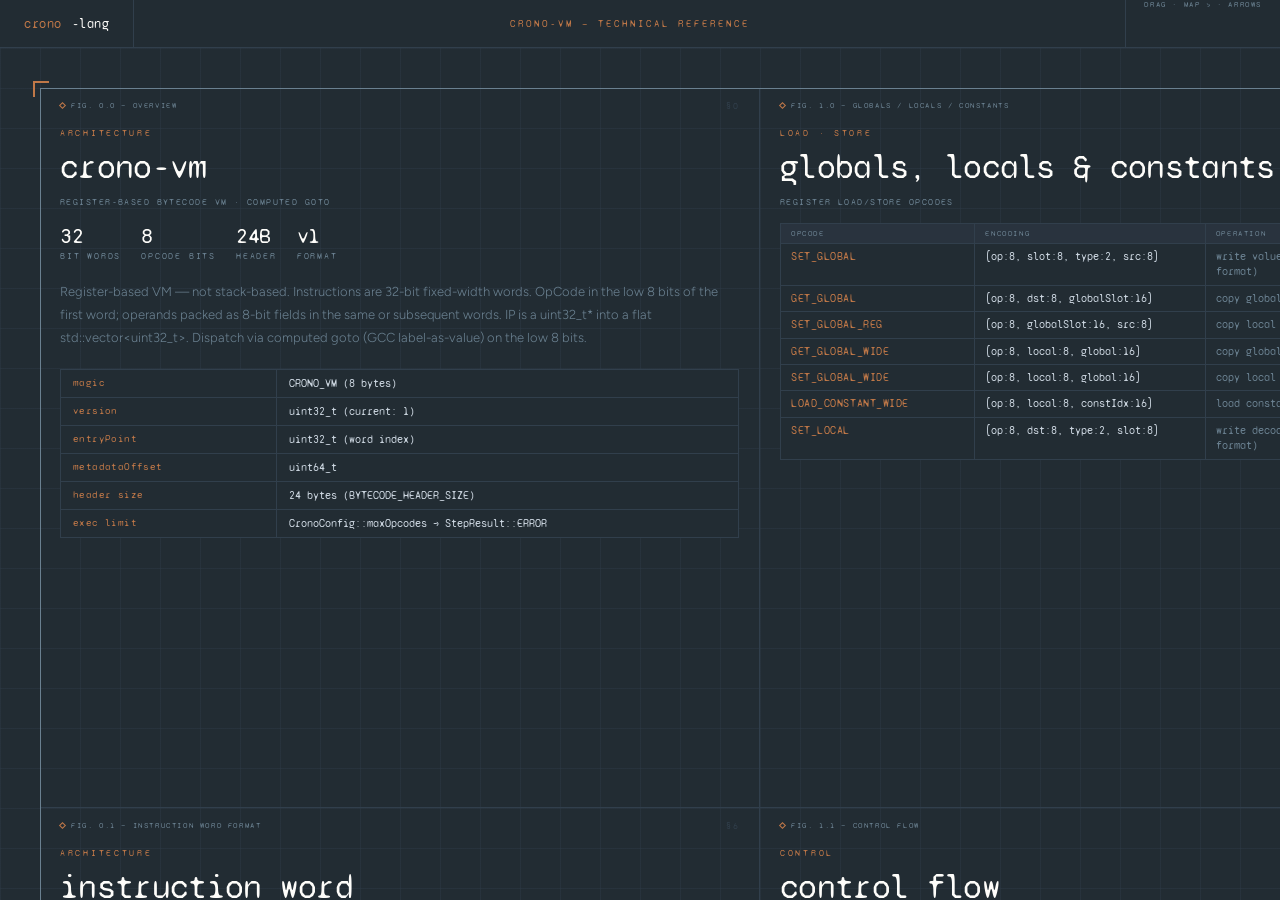
==== index.html @ a1560c78 "Rework nav: follows horizontally, slides away on vertical scroll Nav is position:fixed again (outsid" ====
<!DOCTYPE html>
<html lang="en">
<head>
<meta charset="utf-8">
<meta name="viewport" content="width=device-width, initial-scale=1">
<title>crono-vm — technical reference</title>
<link rel="preconnect" href="https://fonts.googleapis.com">
<link rel="preconnect" href="https://fonts.gstatic.com" crossorigin>
<link href="https://fonts.googleapis.com/css2?family=Syne+Mono&family=Figtree:wght@300;400;500&display=swap" rel="stylesheet">
<style>
:root {
  --void: #222c33;
  --n2: #29333e;
  --n3: #313f4c;
  --n4: #6a8090;
  --n5: #ccd6e0;
  --vanilla: #fefdfa;
  --crono: #c07848;
  --nav-h: 48px;
}

*, *::before, *::after {
  box-sizing: border-box;
  margin: 0;
  padding: 0;
}

html, body {
  width: 100%;
  height: 100%;
  overflow: hidden;
  background: var(--void);
  font-family: 'Syne Mono', monospace;
  color: var(--n5);
}

/* ── NAV ────────────────────────────────────────── */
.nav {
  position: fixed;
  top: 0;
  left: 0;
  right: 0;
  height: var(--nav-h);
  background: var(--void);
  border-bottom: 1px solid var(--n3);
  display: flex;
  align-items: center;
  justify-content: space-between;
  z-index: 200;
  will-change: transform;
}

.nav-logo {
  display: flex;
  align-items: center;
  gap: 10px;
  font-size: 13px;
  color: var(--vanilla);
  letter-spacing: 0.04em;
  text-decoration: none;
  padding: 0 24px;
  height: 100%;
  border-right: 1px solid var(--n3);
  transition: background 0.15s;
}

.nav-logo:hover {
  background: var(--n2);
}

.nav-logo .accent {
  color: var(--crono);
}

.nav-section {
  font-size: 10px;
  color: var(--crono);
  letter-spacing: 0.2em;
  text-transform: uppercase;
}

.nav-hint {
  font-size: 8px;
  color: var(--n4);
  letter-spacing: 0.2em;
  text-transform: uppercase;
}

.nav-links {
  display: flex;
  height: 100%;
}

.nav-links a {
  display: flex;
  align-items: center;
  padding: 0 18px;
  font-size: 11px;
  color: var(--n4);
  letter-spacing: 0.08em;
  border-left: 1px solid var(--n3);
  text-decoration: none;
  transition: color 0.15s, background 0.15s;
}

.nav-links a:hover {
  color: var(--vanilla);
  background: var(--n2);
}

.nav-links a.active {
  color: var(--crono);
  background: var(--n2);
}

/* ── WRAP / CANVAS ──────────────────────────────── */
.wrap {
  position: fixed;
  top: var(--nav-h);
  left: 0;
  right: 0;
  bottom: 0;
  overflow: scroll;
  scrollbar-width: none;
  cursor: grab;
}

.wrap::-webkit-scrollbar {
  display: none;
}

.wrap.panning {
  cursor: grabbing;
}

.canvas {
  position: relative;
  background-color: var(--void);
  background-image: linear-gradient(rgba(49,63,76,0.36) 1px, transparent 1px), linear-gradient(90deg, rgba(49,63,76,0.36) 1px, transparent 1px);
  background-size: 40px 40px;
}

/* ── FRAME ──────────────────────────────────────── */
.frame {
  position: absolute;
  inset: 40px;
  border: 1px solid var(--n4);
  pointer-events: none;
  z-index: 5;
}

.cbr {
  position: absolute;
  width: 16px;
  height: 16px;
}

.cbr--tl {
  top:-8px;
  left:-8px;
  border-top:2px solid var(--crono);
  border-left:2px solid var(--crono);
}

.cbr--tr {
  top:-8px;
  right:-8px;
  border-top:2px solid var(--crono);
  border-right:2px solid var(--crono);
}

.cbr--bl {
  bottom:-8px;
  left:-8px;
  border-bottom:2px solid var(--crono);
  border-left:2px solid var(--crono);
}

.cbr--br {
  bottom:-8px;
  right:-8px;
  border-bottom:2px solid var(--crono);
  border-right:2px solid var(--crono);
}

.tick {
  position: absolute;
  background: var(--n4);
}

.tick--tc {
  height:1px;
  width:16px;
  top:-1px;
  left:50%;
  transform:translateX(-50%);
}

.tick--bc {
  height:1px;
  width:16px;
  bottom:-1px;
  left:50%;
  transform:translateX(-50%);
}

.tick--lc {
  width:1px;
  height:16px;
  left:-1px;
  top:50%;
  transform:translateY(-50%);
}

.tick--rc {
  width:1px;
  height:16px;
  right:-1px;
  top:50%;
  transform:translateY(-50%);
}

/* ── CELLS ──────────────────────────────────────── */
.quad {
  position: absolute;
  display: flex;
  flex-direction: column;
  overflow: hidden;
  border-right: 1px solid var(--n3);
  border-bottom: 1px solid var(--n3);
}

.quad[data-col="5"] {
  border-right: none;
}

.quad[data-row="3"] {
  border-bottom: none;
}

/* fig + section labels */
.quad-fig {
  position: absolute;
  font-size: 8px;
  color: var(--n4);
  letter-spacing: 0.2em;
  text-transform: uppercase;
  display: flex;
  align-items: center;
  gap: 6px;
}

.quad-fig::before {
  content:'';
  display:inline-block;
  width:5px;
  height:5px;
  border:1px solid var(--crono);
  transform:rotate(45deg);
  flex-shrink:0;
}

.quad[data-col="0"] .quad-fig,
.quad[data-col="1"] .quad-fig,
.quad[data-col="2"] .quad-fig,
.quad[data-col="3"] .quad-fig,
.quad[data-col="4"] .quad-fig {
  left: calc(var(--pw, 36px) / 2);
}

.quad[data-col="5"] .quad-fig {
  right: calc(var(--pw, 36px) / 2);
  flex-direction: row-reverse;
}

.quad-fig {
  top: calc(var(--ph, 36px) / 3);
}

.quad-sec {
  position: absolute;
  font-size: 9px;
  color: var(--n3);
  letter-spacing: 0.16em;
}

.quad[data-col="5"] .quad-sec {
  left: calc(var(--pw, 36px) / 2);
}

.quad:not([data-col="5"]) .quad-sec {
  right: calc(var(--pw, 36px) / 2);
}

.quad-sec {
  top: calc(var(--ph, 36px) / 3);
}

/* inner padding — content area, scrolls only as last resort */
.qi {
  flex:1;
  display:flex;
  flex-direction:column;
  justify-content:flex-start;
  padding: var(--ph, 36px) calc(var(--pw, 36px) / 2) calc(var(--ph, 36px) / 2) calc(var(--pw, 36px) / 2);
  overflow-y: auto;
  scrollbar-width: thin;
  scrollbar-color: var(--n3) transparent;
}

.qi::-webkit-scrollbar {
  width: 4px;
}

.qi::-webkit-scrollbar-track {
  background: transparent;
}

.qi::-webkit-scrollbar-thumb {
  background: var(--n3);
  border-radius: 2px;
}

.quad[data-col="5"] .qi {
  align-items: flex-end;
  text-align: right;
}

/* ── CONTENT ATOMS ──────────────────────────────── */
.tag {
  font-size: clamp(7px, calc(var(--qh, 560px) * 0.013), 9px);
  color: var(--crono);
  letter-spacing: 0.3em;
  text-transform: uppercase;
  margin-bottom: clamp(6px, calc(var(--qh, 560px) * 0.015), 10px);
}

.cell-title {
  font-size: clamp(15px, calc(var(--qh, 560px) * 0.048), 34px);
  color: var(--vanilla);
  letter-spacing: -0.02em;
  line-height: 1.15;
  margin-bottom: clamp(6px, calc(var(--qh, 560px) * 0.015), 10px);
}

.cell-sub {
  font-size: clamp(7px, calc(var(--qh, 560px) * 0.015), 9px);
  color: var(--n4);
  letter-spacing: 0.16em;
  text-transform: uppercase;
  margin-bottom: clamp(10px, calc(var(--qh, 560px) * 0.024), 16px);
}

.cell-body {
  font-family: 'Figtree', sans-serif;
  font-size: clamp(10px, calc(var(--qh, 560px) * 0.021), 13px);
  color: var(--n4);
  line-height: 1.75;
  font-weight: 300;
  max-width: calc(var(--qw, 360px) * 0.95);
  margin-bottom: clamp(12px, calc(var(--qh, 560px) * 0.029), 20px);
}

.quad[data-col="5"] .cell-body {
  margin-left: auto;
}

/* stat row */
.stats {
  display: flex;
  gap: clamp(12px, calc(var(--qw, 360px) * 0.05), 20px);
  margin-bottom: clamp(12px, calc(var(--qh, 560px) * 0.029), 20px);
  flex-wrap: wrap;
}

.stat {
  display: flex;
  flex-direction: column;
  gap: 2px;
}

.stat-v {
  font-size: clamp(14px, calc(var(--qh, 560px) * 0.039), 22px);
  color: var(--vanilla);
  letter-spacing: -0.02em;
}

.stat-k {
  font-size: clamp(7px, calc(var(--qh, 560px) * 0.013), 9px);
  color: var(--n4);
  letter-spacing: 0.2em;
  text-transform: uppercase;
}

/* opcode table */
.op-table {
  border: 1px solid var(--n3);
  font-size: clamp(9px, calc(var(--qh, 560px) * 0.0196), 11px);
  max-width: 100%;
  margin-bottom: clamp(10px, calc(var(--qh, 560px) * 0.024), 16px);
  background: var(--void);
}

.op-head {
  display: grid;
  grid-template-columns: calc(var(--qw, 360px) * 0.27) calc(var(--qw, 360px) * 0.32) 1fr;
  background: var(--n2);
  border-bottom: 1px solid var(--n3);
}

.op-row {
  display: grid;
  grid-template-columns: calc(var(--qw, 360px) * 0.27) calc(var(--qw, 360px) * 0.32) 1fr;
  border-bottom: 1px solid var(--n3);
  transition: background 0.1s;
}

.op-row:last-child {
  border-bottom: none;
}

.op-row:hover {
  background: var(--n2);
}

.op-h, .op-c {
  padding: clamp(3px, calc(var(--qh, 560px) * 0.008), 5px) clamp(6px, calc(var(--qw, 360px) * 0.025), 10px);
}

.op-h {
  font-size: clamp(7px, calc(var(--qh, 560px) * 0.013), 8px);
  color: var(--n4);
  letter-spacing: 0.2em;
  text-transform: uppercase;
  border-right: 1px solid var(--n3);
}

.op-h:last-child {
  border-right: none;
}

.op-c {
  color: var(--n5);
  border-right: 1px solid var(--n3);
  line-height: 1.4;
}

.op-c:last-child {
  border-right: none;
  color: var(--n4);
}

.op-c:first-child {
  color: var(--crono);
  font-family: 'Syne Mono', monospace;
  letter-spacing: 0.05em;
}

.op-c.stack {
  font-family: 'Syne Mono', monospace;
  color: var(--n5);
}

/* type table */
.type-table {
  border: 1px solid var(--n3);
  margin-bottom: clamp(10px, calc(var(--qh, 400px) * 0.024), 16px);
  background: var(--void);
}

.type-row {
  display: grid;
  grid-template-columns: calc(var(--qw, 360px) * 0.23) calc(var(--qw, 360px) * 0.20) 1fr;
  border-bottom: 1px solid var(--n3);
}

.type-row:last-child {
  border-bottom: none;
}

.type-c {
  padding: clamp(4px, calc(var(--qh, 560px) * 0.009), 6px) clamp(8px, calc(var(--qw, 360px) * 0.030), 12px);
  font-size: clamp(9px, calc(var(--qh, 560px) * 0.0196), 11px);
  border-right: 1px solid var(--n3);
}

.type-c:last-child {
  border-right: none;
  color: var(--n4);
  font-family: 'Figtree', sans-serif;
}

.type-c:first-child {
  color: var(--crono);
}

.type-c.bits {
  color: var(--n5);
  text-align: center;
}

/* key-value pairs */
.kv-list {
  border: 1px solid var(--n3);
  margin-bottom: clamp(10px, calc(var(--qh, 400px) * 0.024), 16px);
  background: var(--void);
}

.kv-row {
  display: grid;
  grid-template-columns: calc(var(--qw, 360px) * 0.30) 1fr;
  border-bottom: 1px solid var(--n3);
}

.kv-row:last-child {
  border-bottom: none;
}

.kv-k {
  padding: clamp(4px, calc(var(--qh, 560px) * 0.011), 7px) clamp(8px, calc(var(--qw, 360px) * 0.030), 12px);
  font-size: clamp(8px, calc(var(--qh, 560px) * 0.016), 10px);
  color: var(--crono);
  border-right: 1px solid var(--n3);
  letter-spacing: 0.04em;
}

.kv-v {
  padding: clamp(4px, calc(var(--qh, 560px) * 0.011), 7px) clamp(8px, calc(var(--qw, 360px) * 0.030), 12px);
  font-size: clamp(9px, calc(var(--qh, 560px) * 0.0196), 11px);
  color: var(--n5);
}

/* arch diagram */
.arch {
  margin-bottom: clamp(10px, calc(var(--qh, 400px) * 0.024), 16px);
}

.arch-node {
  border: 1px solid var(--n3);
  padding: clamp(5px, calc(var(--qh, 560px) * 0.012), 8px) clamp(9px, calc(var(--qw, 360px) * 0.038), 14px);
  font-size: clamp(9px, calc(var(--qh, 560px) * 0.020), 12px);
  color: var(--n5);
  background: var(--void);
}

.arch-node .atag {
  font-size: clamp(7px, calc(var(--qh, 560px) * 0.013), 8px);
  color: var(--crono);
  letter-spacing: 0.2em;
  text-transform: uppercase;
  margin-bottom: 2px;
}

.arch-conn {
  width: 1px;
  height: clamp(8px, calc(var(--qh, 560px) * 0.018), 12px);
  background: var(--n3);
  margin-left: 18px;
}

/* code */
.code {
  background: var(--n2);
  border: 1px solid var(--n3);
  padding: clamp(8px, calc(var(--qh, 560px) * 0.018), 12px) clamp(10px, calc(var(--qw, 360px) * 0.038), 14px);
  font-size: clamp(9px, calc(var(--qh, 560px) * 0.0196), 11px);
  color: var(--n5);
  line-height: 1.7;
  white-space: pre;
  overflow-x: auto;
  margin-bottom: clamp(10px, calc(var(--qh, 560px) * 0.024), 16px);
}

.code .kw {
  color: var(--crono);
}

.code .cm {
  color: var(--n4);
}

.code .st {
  color: #8ec07c;
}

.code .op {
  color: #83a598;
}

.code .num {
  color: #d3869b;
}

/* note box */
.note {
  border: 1px solid var(--n3);
  border-left: 3px solid var(--crono);
  padding: clamp(7px, calc(var(--qh, 560px) * 0.016), 10px) clamp(10px, calc(var(--qw, 360px) * 0.038), 14px);
  font-size: clamp(9px, calc(var(--qh, 560px) * 0.0196), 11px);
  color: var(--n4);
  line-height: 1.65;
  margin-bottom: clamp(10px, calc(var(--qh, 560px) * 0.024), 16px);
  font-family: 'Figtree', sans-serif;
}

/* pill badge */
.badge {
  display: inline-block;
  font-size: 8px;
  border: 1px solid var(--n3);
  color: var(--n4);
  padding: 1px 7px;
  letter-spacing: 0.14em;
  text-transform: uppercase;
  margin-right: 6px;
  margin-bottom: 12px;
}

.badge.core {
  border-color: var(--crono);
  color: var(--crono);
}

/* btn */
.btn {
  font-family: 'Syne Mono', monospace;
  font-size: 10px;
  padding: 7px 16px;
  letter-spacing: 0.08em;
  text-decoration: none;
  display: inline-flex;
  align-items: center;
  gap: 6px;
  transition: all 0.15s;
  border: 1px solid var(--n3);
  color: var(--n4);
}

.btn:hover {
  color: var(--vanilla);
  border-color: var(--n4);
  background: var(--n2);
}

.btn.primary {
  background: var(--crono);
  color: var(--void);
  border-color: var(--crono);
}

.btn.primary:hover {
  background: transparent;
  color: var(--crono);
}
</style>
</head>
<body>

<nav class="nav">
  <a href="/" class="nav-logo">
    <span class="accent">crono</span>-lang
  </a>
  <div class="nav-section">crono-vm — technical reference</div>
  <div class="nav-links">
    <span class="nav-hint" style="padding: 0 18px; border-left: 1px solid var(--n3);">drag · map ↘ · arrows</span>
  </div>
</nav>

<div id="wrap" class="wrap">
  <div id="canvas" class="canvas">
    <div class="frame">
      <div class="cbr cbr--tl"></div>
      <div class="cbr cbr--tr"></div>
      <div class="cbr cbr--bl"></div>
      <div class="cbr cbr--br"></div>
      <div class="tick tick--tc"></div>
      <div class="tick tick--bc"></div>
      <div class="tick tick--lc"></div>
      <div class="tick tick--rc"></div>
    </div>

    <!-- ═══════════════════════════════════════════ ROW 0 ══ -->

    <div class="quad" data-col="0" data-row="0">
      <div class="quad-fig">fig. 0.0 — overview</div>
      <div class="quad-sec">§0</div>
      <div class="qi">
        <div class="tag">architecture</div>
        <div class="cell-title">crono-vm</div>
        <div class="cell-sub">register-based bytecode VM · computed goto</div>
        <div class="stats">
          <div class="stat">
            <div class="stat-v">32</div>
            <div class="stat-k">bit words</div>
          </div>
          <div class="stat">
            <div class="stat-v">8</div>
            <div class="stat-k">opcode bits</div>
          </div>
          <div class="stat">
            <div class="stat-v">24B</div>
            <div class="stat-k">header</div>
          </div>
          <div class="stat">
            <div class="stat-v">v1</div>
            <div class="stat-k">format</div>
          </div>
        </div>
        <div class="cell-body">Register-based VM — not stack-based. Instructions are 32-bit fixed-width words. OpCode in the low 8 bits of the first word; operands packed as 8-bit fields in the same or subsequent words. IP is a uint32_t* into a flat std::vector&lt;uint32_t&gt;. Dispatch via computed goto (GCC label-as-value) on the low 8 bits.</div>
        <div class="kv-list">
          <div class="kv-row">
            <div class="kv-k">magic</div>
            <div class="kv-v">CRONO_VM (8 bytes)</div>
          </div>
          <div class="kv-row">
            <div class="kv-k">version</div>
            <div class="kv-v">uint32_t (current: 1)</div>
          </div>
          <div class="kv-row">
            <div class="kv-k">entryPoint</div>
            <div class="kv-v">uint32_t (word index)</div>
          </div>
          <div class="kv-row">
            <div class="kv-k">metadataOffset</div>
            <div class="kv-v">uint64_t</div>
          </div>
          <div class="kv-row">
            <div class="kv-k">header size</div>
            <div class="kv-v">24 bytes (BYTECODE_HEADER_SIZE)</div>
          </div>
          <div class="kv-row">
            <div class="kv-k">exec limit</div>
            <div class="kv-v">CronoConfig::maxOpcodes → StepResult::ERROR</div>
          </div>
        </div>
      </div>
    </div>

    <div class="quad" data-col="1" data-row="0">
      <div class="quad-fig">fig. 1.0 — globals / locals / constants</div>
      <div class="quad-sec">§1</div>
      <div class="qi">
        <div class="tag">load · store</div>
        <div class="cell-title">globals, locals &amp; constants</div>
        <div class="cell-sub">register load/store opcodes</div>
        <div class="op-table">
          <div class="op-head">
            <div class="op-h">opcode</div>
            <div class="op-h">encoding</div>
            <div class="op-h">operation</div>
          </div>
          <div class="op-row">
            <div class="op-c">SET_GLOBAL</div>
            <div class="op-c stack">[op:8, slot:8, type:2, src:8]</div>
            <div class="op-c">write value to global slot (old format)</div>
          </div>
          <div class="op-row">
            <div class="op-c">GET_GLOBAL</div>
            <div class="op-c stack">[op:8, dst:8, globalSlot:16]</div>
            <div class="op-c">copy global → local reg</div>
          </div>
          <div class="op-row">
            <div class="op-c">SET_GLOBAL_REG</div>
            <div class="op-c stack">[op:8, globalSlot:16, src:8]</div>
            <div class="op-c">copy local reg → global</div>
          </div>
          <div class="op-row">
            <div class="op-c">GET_GLOBAL_WIDE</div>
            <div class="op-c stack">[op:8, local:8, global:16]</div>
            <div class="op-c">copy global → local (wide index)</div>
          </div>
          <div class="op-row">
            <div class="op-c">SET_GLOBAL_WIDE</div>
            <div class="op-c stack">[op:8, local:8, global:16]</div>
            <div class="op-c">copy local → global (wide index)</div>
          </div>
          <div class="op-row">
            <div class="op-c">LOAD_CONSTANT_WIDE</div>
            <div class="op-c stack">[op:8, local:8, constIdx:16]</div>
            <div class="op-c">load constant table entry → local</div>
          </div>
          <div class="op-row">
            <div class="op-c">SET_LOCAL</div>
            <div class="op-c stack">[op:8, dst:8, type:2, slot:8]</div>
            <div class="op-c">write decoded operand → local reg (old format)</div>
          </div>
        </div>
      </div>
    </div>

    <div class="quad" data-col="2" data-row="0">
      <div class="quad-fig">fig. 2.0 — dynamic arithmetic + unary</div>
      <div class="quad-sec">§2</div>
      <div class="qi">
        <div class="tag">arithmetic · logic</div>
        <div class="cell-title">dynamic arith + unary</div>
        <div class="cell-sub">dynamically typed · ADD supports string concat</div>
        <div class="op-table">
          <div class="op-head">
            <div class="op-h">opcode</div>
            <div class="op-h">encoding</div>
            <div class="op-h">operation</div>
          </div>
          <div class="op-row">
            <div class="op-c">ADD</div>
            <div class="op-c stack">[op:8, dst:8, left:8, right:8]</div>
            <div class="op-c">dst = left + right; string concat via addValues</div>
          </div>
          <div class="op-row">
            <div class="op-c">SUB</div>
            <div class="op-c stack">[op:8, dst:8, left:8, right:8]</div>
            <div class="op-c">dst = left - right</div>
          </div>
          <div class="op-row">
            <div class="op-c">MUL</div>
            <div class="op-c stack">[op:8, dst:8, left:8, right:8]</div>
            <div class="op-c">dst = left * right</div>
          </div>
          <div class="op-row">
            <div class="op-c">DIV</div>
            <div class="op-c stack">[op:8, dst:8, left:8, right:8]</div>
            <div class="op-c">dst = left / right</div>
          </div>
          <div class="op-row">
            <div class="op-c">MOD</div>
            <div class="op-c stack">[op:8, dst:8, left:8, right:8]</div>
            <div class="op-c">dst = left % right</div>
          </div>
          <div class="op-row">
            <div class="op-c">NEG</div>
            <div class="op-c stack">[op:8, dst:8, src:8, _:8]</div>
            <div class="op-c">arithmetic negate</div>
          </div>
          <div class="op-row">
            <div class="op-c">NOT</div>
            <div class="op-c stack">[op:8, dst:8, src:8, _:8]</div>
            <div class="op-c">logical NOT (isFalsey) — nil and false are falsey</div>
          </div>
          <div class="op-row">
            <div class="op-c">BITWISE_NOT</div>
            <div class="op-c stack">[op:8, dst:8, src:8, _:8]</div>
            <div class="op-c">bitwise NOT</div>
          </div>
        </div>
      </div>
    </div>

    <div class="quad" data-col="3" data-row="0">
      <div class="quad-fig">fig. 3.0 — dynamic comparison</div>
      <div class="quad-sec">§3</div>
      <div class="qi">
        <div class="tag">comparison · calls</div>
        <div class="cell-title">dynamic comparison</div>
        <div class="cell-sub">dispatch via compareValues → BOOL</div>
        <div class="op-table">
          <div class="op-head">
            <div class="op-h">opcode</div>
            <div class="op-h">encoding</div>
            <div class="op-h">operation</div>
          </div>
          <div class="op-row">
            <div class="op-c">SET_BOOL_EQ</div>
            <div class="op-c stack">[op:8, dst:8, left:8, right:8]</div>
            <div class="op-c">dst = (left == right)</div>
          </div>
          <div class="op-row">
            <div class="op-c">SET_BOOL_NE</div>
            <div class="op-c stack">[op:8, dst:8, left:8, right:8]</div>
            <div class="op-c">dst = (left != right)</div>
          </div>
          <div class="op-row">
            <div class="op-c">SET_BOOL_LT</div>
            <div class="op-c stack">[op:8, dst:8, left:8, right:8]</div>
            <div class="op-c">dst = (left &lt; right)</div>
          </div>
          <div class="op-row">
            <div class="op-c">SET_BOOL_GT</div>
            <div class="op-c stack">[op:8, dst:8, left:8, right:8]</div>
            <div class="op-c">dst = (left &gt; right)</div>
          </div>
          <div class="op-row">
            <div class="op-c">SET_BOOL_LE</div>
            <div class="op-c stack">[op:8, dst:8, left:8, right:8]</div>
            <div class="op-c">dst = (left &lt;= right)</div>
          </div>
          <div class="op-row">
            <div class="op-c">SET_BOOL_GE</div>
            <div class="op-c stack">[op:8, dst:8, left:8, right:8]</div>
            <div class="op-c">dst = (left &gt;= right)</div>
          </div>
        </div>
        <div class="note">Dynamic dispatch via compareValues. All six produce BOOL values.</div>
      </div>
    </div>

    <div class="quad" data-col="4" data-row="0">
      <div class="quad-fig">fig. 4.0 — dynamic dispatch</div>
      <div class="quad-sec">§4</div>
      <div class="qi">
        <div class="tag">objects · concurrency</div>
        <div class="cell-title">dynamic dispatch</div>
        <div class="cell-sub">name-based field &amp; method access</div>
        <div class="op-table">
          <div class="op-head">
            <div class="op-h">opcode</div>
            <div class="op-h">encoding</div>
            <div class="op-h">operation</div>
          </div>
          <div class="op-row">
            <div class="op-c">INVOKE_METHOD_BY_NAME</div>
            <div class="op-c stack">[op:8,dst:8,obj:8,_:8] [nameConstIdx:16,argc:8,_:8] [argSlots…]</div>
            <div class="op-c">lookup method by name string; falls back to callable field</div>
          </div>
          <div class="op-row">
            <div class="op-c">GET_FIELD_BY_NAME</div>
            <div class="op-c stack">[op:8,dst:8,obj:8,_:8] [nameConstIdx:16,_:16]</div>
            <div class="op-c">field lookup by name</div>
          </div>
          <div class="op-row">
            <div class="op-c">SET_FIELD_BY_NAME</div>
            <div class="op-c stack">[op:8,src:8,obj:8,_:8] [nameConstIdx:16,_:16]</div>
            <div class="op-c">field store by name</div>
          </div>
        </div>
        <div class="note">⚠ All three require Metadata at runtime. Throw if metadata == nullptr. Production builds that strip metadata cannot use these opcodes.</div>
      </div>
    </div>

    <div class="quad" data-col="5" data-row="0">
      <div class="quad-fig">fig. 5.0 — memory &amp; GC</div>
      <div class="quad-sec">§5</div>
      <div class="qi">
        <div class="tag">integration</div>
        <div class="cell-title">memory &amp; GC</div>
        <div class="cell-sub">tri-color mark-and-sweep</div>
        <div class="kv-list">
          <div class="kv-row">
            <div class="kv-k">allocator</div>
            <div class="kv-v">Memory::allocate&lt;T&gt;() — bumps bytesAllocated, links into object list via Object::next</div>
          </div>
          <div class="kv-row">
            <div class="kv-k">algorithm</div>
            <div class="kv-v">tri-color mark-and-sweep (incremental via grayStack)</div>
          </div>
          <div class="kv-row">
            <div class="kv-k">trigger</div>
            <div class="kv-v">bytesAllocated &gt; nextGC (initial 1 MB); also GC_COLLECT opcode or DEBUG_STRESS_GC</div>
          </div>
          <div class="kv-row">
            <div class="kv-k">nextGC</div>
            <div class="kv-v">bytesAllocated * 2 after each collection</div>
          </div>
          <div class="kv-row">
            <div class="kv-k">roots</div>
            <div class="kv-v">stack [0, liveTop), all constants, markRootsCallback (orbit stacks)</div>
          </div>
          <div class="kv-row">
            <div class="kv-k">strings</div>
            <div class="kv-v">interned in Memory::strings (unordered_multimap keyed by hash); copyString/takeString return canonical ptr</div>
          </div>
          <div class="kv-row">
            <div class="kv-k">constants</div>
            <div class="kv-v">only STRING objects accepted by Memory::addConstant</div>
          </div>
          <div class="kv-row">
            <div class="kv-k">raw memory</div>
            <div class="kv-v">allocateRaw/deallocateRaw for Array::elements and Buffer::data — not GC-tracked</div>
          </div>
        </div>
        <div class="note">NativeObject tracing: if NativeObject::trace != nullptr, called with (ptr, Memory*) during traceReferences. Call crono_mark_value inside tracer to keep values alive.</div>
      </div>
    </div>

    <!-- ═══════════════════════════════════════════ ROW 1 ══ -->

    <div class="quad" data-col="0" data-row="1">
      <div class="quad-fig">fig. 0.1 — instruction word format</div>
      <div class="quad-sec">§6</div>
      <div class="qi">
        <div class="tag">architecture</div>
        <div class="cell-title">instruction word</div>
        <div class="cell-sub">32-bit fixed-width encoding</div>
        <div class="cell-body">All instructions are 32-bit words. OpCode occupies the low 8 bits of the first word. Remaining 24 bits and any subsequent words carry operands packed as 8-bit fields. The IP is a uint32_t* advanced by one or more words per instruction.</div>
        <div class="kv-list">
          <div class="kv-row">
            <div class="kv-k">word size</div>
            <div class="kv-v">32 bits</div>
          </div>
          <div class="kv-row">
            <div class="kv-k">opcode field</div>
            <div class="kv-v">bits [0, 7] of word 0 (uint8_t)</div>
          </div>
          <div class="kv-row">
            <div class="kv-k">IP type</div>
            <div class="kv-v">uint32_t* into flat std::vector&lt;uint32_t&gt;</div>
          </div>
          <div class="kv-row">
            <div class="kv-k">function header</div>
            <div class="kv-v">[isVariadic:1 | arity:15 | maxRegs:16]</div>
          </div>
          <div class="kv-row">
            <div class="kv-k">isVariadic</div>
            <div class="kv-v">bit 31 of function header word</div>
          </div>
          <div class="kv-row">
            <div class="kv-k">arity</div>
            <div class="kv-v">bits [16, 30] of function header word</div>
          </div>
          <div class="kv-row">
            <div class="kv-k">arg packing</div>
            <div class="kv-v">4 arg slots per subsequent word (8 bits each)</div>
          </div>
        </div>
      </div>
    </div>

    <div class="quad" data-col="1" data-row="1">
      <div class="quad-fig">fig. 1.1 — control flow</div>
      <div class="quad-sec">§7</div>
      <div class="qi">
        <div class="tag">control</div>
        <div class="cell-title">control flow</div>
        <div class="cell-sub">jumps · yield · debug · no-ops</div>
        <div class="op-table">
          <div class="op-head">
            <div class="op-h">opcode</div>
            <div class="op-h">encoding</div>
            <div class="op-h">operation</div>
          </div>
          <div class="op-row">
            <div class="op-c">JUMP</div>
            <div class="op-c stack">[op:8, target:24]</div>
            <div class="op-c">unconditional jump; ip = bytecode.data() + target</div>
          </div>
          <div class="op-row">
            <div class="op-c">JUMP_IF</div>
            <div class="op-c stack">[op:8, target:24] [w2]</div>
            <div class="op-c">jump if second word's slot is truthy</div>
          </div>
          <div class="op-row">
            <div class="op-c">RETURN</div>
            <div class="op-c stack">[op:8, _:24]</div>
            <div class="op-c">return reg[0] to caller; pops frame; signals orbit completion if in spawned orbit</div>
          </div>
          <div class="op-row">
            <div class="op-c">BREAKPOINT</div>
            <div class="op-c stack">[op:8, _:24]</div>
            <div class="op-c">returns PAUSED in debug mode; no-op otherwise</div>
          </div>
          <div class="op-row">
            <div class="op-c">NONE</div>
            <div class="op-c stack">[op:8, _:24]</div>
            <div class="op-c">no-op</div>
          </div>
          <div class="op-row">
            <div class="op-c">GC_COLLECT</div>
            <div class="op-c stack">[op:8, _:24]</div>
            <div class="op-c">force GC collection</div>
          </div>
          <div class="op-row">
            <div class="op-c">WIDE</div>
            <div class="op-c stack">[op:8, _:24]</div>
            <div class="op-c">no-op placeholder; prefix handling not implemented</div>
          </div>
        </div>
      </div>
    </div>

    <div class="quad" data-col="2" data-row="1">
      <div class="quad-fig">fig. 2.1 — bitwise ops</div>
      <div class="quad-sec">§8</div>
      <div class="qi">
        <div class="tag">bitwise</div>
        <div class="cell-title">bitwise ops</div>
        <div class="cell-sub">dynamically typed · same encoding as ADD/SUB</div>
        <div class="op-table">
          <div class="op-head">
            <div class="op-h">opcode</div>
            <div class="op-h">encoding</div>
            <div class="op-h">operation</div>
          </div>
          <div class="op-row">
            <div class="op-c">AND</div>
            <div class="op-c stack">[op:8, dst:8, left:8, right:8]</div>
            <div class="op-c">bitwise AND</div>
          </div>
          <div class="op-row">
            <div class="op-c">OR</div>
            <div class="op-c stack">[op:8, dst:8, left:8, right:8]</div>
            <div class="op-c">bitwise OR</div>
          </div>
          <div class="op-row">
            <div class="op-c">XOR</div>
            <div class="op-c stack">[op:8, dst:8, left:8, right:8]</div>
            <div class="op-c">bitwise XOR</div>
          </div>
          <div class="op-row">
            <div class="op-c">LSHIFT</div>
            <div class="op-c stack">[op:8, dst:8, left:8, right:8]</div>
            <div class="op-c">left shift</div>
          </div>
          <div class="op-row">
            <div class="op-c">RSHIFT</div>
            <div class="op-c stack">[op:8, dst:8, left:8, right:8]</div>
            <div class="op-c">right shift</div>
          </div>
        </div>
        <div class="note">All bitwise ops are dynamically typed — no type enforcement at the opcode level. Same [op:8, dst:8, left:8, right:8] encoding as ADD/SUB/MUL/DIV.</div>
      </div>
    </div>

    <div class="quad" data-col="3" data-row="1">
      <div class="quad-fig">fig. 3.1 — INT-typed comparison</div>
      <div class="quad-sec">§9</div>
      <div class="qi">
        <div class="tag">comparison (typed)</div>
        <div class="cell-title">INT comparison</div>
        <div class="cell-sub">typed fast path · skips dynamic dispatch</div>
        <div class="op-table">
          <div class="op-head">
            <div class="op-h">opcode</div>
            <div class="op-h">encoding</div>
            <div class="op-h">operation</div>
          </div>
          <div class="op-row">
            <div class="op-c">SET_BOOL_EQ_INT</div>
            <div class="op-c stack">[op:8, dst:8, left:8, right:8]</div>
            <div class="op-c">dst = (left.i32 == right.i32)</div>
          </div>
          <div class="op-row">
            <div class="op-c">SET_BOOL_NE_INT</div>
            <div class="op-c stack">[op:8, dst:8, left:8, right:8]</div>
            <div class="op-c">dst = (left.i32 != right.i32)</div>
          </div>
          <div class="op-row">
            <div class="op-c">SET_BOOL_LT_INT</div>
            <div class="op-c stack">[op:8, dst:8, left:8, right:8]</div>
            <div class="op-c">dst = (left.i32 &lt; right.i32)</div>
          </div>
          <div class="op-row">
            <div class="op-c">SET_BOOL_GT_INT</div>
            <div class="op-c stack">[op:8, dst:8, left:8, right:8]</div>
            <div class="op-c">dst = (left.i32 &gt; right.i32)</div>
          </div>
          <div class="op-row">
            <div class="op-c">SET_BOOL_LE_INT</div>
            <div class="op-c stack">[op:8, dst:8, left:8, right:8]</div>
            <div class="op-c">dst = (left.i32 &lt;= right.i32)</div>
          </div>
          <div class="op-row">
            <div class="op-c">SET_BOOL_GE_INT</div>
            <div class="op-c stack">[op:8, dst:8, left:8, right:8]</div>
            <div class="op-c">dst = (left.i32 &gt;= right.i32)</div>
          </div>
        </div>
        <div class="note">Typed fast path for int32_t comparisons. Operands are read as .i32 directly — no dynamic dispatch through compareValues.</div>
      </div>
    </div>

    <div class="quad" data-col="4" data-row="1">
      <div class="quad-fig">fig. 4.1 — arrays &amp; buffers</div>
      <div class="quad-sec">§10</div>
      <div class="qi">
        <div class="tag">objects</div>
        <div class="cell-title">arrays &amp; buffers</div>
        <div class="cell-sub">heap-allocated sequence types + type checks</div>
        <div class="op-table">
          <div class="op-head">
            <div class="op-h">opcode</div>
            <div class="op-h">encoding</div>
            <div class="op-h">operation</div>
          </div>
          <div class="op-row">
            <div class="op-c">NEW_ARRAY</div>
            <div class="op-c stack">[op:8, dst:8, sizeReg:8, _:8]</div>
            <div class="op-c">allocate array of sizeReg elements (all NIL); sizeReg must be INT; negative raises error</div>
          </div>
          <div class="op-row">
            <div class="op-c">LOAD_ELEMENT</div>
            <div class="op-c stack">[op:8, dst:8, obj:8, index:8]</div>
            <div class="op-c">dst = obj[index]; ARRAY → Value, BUFFER → INT byte</div>
          </div>
          <div class="op-row">
            <div class="op-c">STORE_ELEMENT</div>
            <div class="op-c stack">[op:8, obj:8, index:8, value:8]</div>
            <div class="op-c">obj[index] = value; BUFFER only accepts INT (truncated to uint8_t)</div>
          </div>
          <div class="op-row">
            <div class="op-c">ARRAY_LENGTH</div>
            <div class="op-c stack">[op:8, dst:8, obj:8, _:8]</div>
            <div class="op-c">dst = length/count; works on ARRAY and BUFFER</div>
          </div>
          <div class="op-row">
            <div class="op-c">IS_INSTANCE</div>
            <div class="op-c stack">[op:8, dst:8, src:8, _:8]</div>
            <div class="op-c">dst = (src.isObj &amp;&amp; src.objType == INSTANCE)</div>
          </div>
          <div class="op-row">
            <div class="op-c">INSTANCE_OF</div>
            <div class="op-c stack">[op:8, dst:8, src:8, classReg:8]</div>
            <div class="op-c">dst = (src instanceof classReg); walks baseClassId chain</div>
          </div>
        </div>
      </div>
    </div>

    <div class="quad" data-col="5" data-row="1">
      <div class="quad-fig">fig. 5.1 — module system</div>
      <div class="quad-sec">§11</div>
      <div class="qi">
        <div class="tag">integration</div>
        <div class="cell-title">module system</div>
        <div class="cell-sub">ModuleData · Metadata · extensions</div>
        <div class="cell-body">ModuleData is the bytecode module container. Metadata is optional and stripped in production builds — its absence disables name-based dynamic dispatch.</div>
        <div class="kv-list">
          <div class="kv-row">
            <div class="kv-k">classes</div>
            <div class="kv-v">ClassesTable — vector&lt;ClassData&gt; (fieldCount, baseClassId, methodOffsets)</div>
          </div>
          <div class="kv-row">
            <div class="kv-k">constants</div>
            <div class="kv-v">ConstantsTable — variant of monostate/bool/int32/int64/float/double/string/ConstantAddress</div>
          </div>
          <div class="kv-row">
            <div class="kv-k">exceptions</div>
            <div class="kv-v">ExceptionTable (flat list of ExceptionEntry)</div>
          </div>
          <div class="kv-row">
            <div class="kv-k">extensions</div>
            <div class="kv-v">vector&lt;ExtensionRequest&gt;</div>
          </div>
          <div class="kv-row">
            <div class="kv-k">meta.lines</div>
            <div class="kv-v">vector&lt;int&gt; — word index → source line</div>
          </div>
          <div class="kv-row">
            <div class="kv-k">meta.symbols</div>
            <div class="kv-v">unordered_map&lt;int, FunctionSymbols&gt; keyed by functionStart</div>
          </div>
          <div class="kv-row">
            <div class="kv-k">meta.globalNames</div>
            <div class="kv-v">map&lt;string, int&gt; — name → absolute stack slot</div>
          </div>
          <div class="kv-row">
            <div class="kv-k">resolution</div>
            <div class="kv-v">.crono files by path; supports * and ** wildcards; base via ModuleLoader::setScriptDirectory</div>
          </div>
        </div>
        <div class="note">Extensions export crono_setup(CronoRegistry*) and optionally crono_init(CronoVM*). Loaded via crono_load_extension(vm, path) or declared in ModuleData::extensions at compile time.</div>
      </div>
    </div>

    <!-- ═══════════════════════════════════════════ ROW 2 ══ -->

    <div class="quad" data-col="0" data-row="2">
      <div class="quad-fig">fig. 0.2 — value types (scalar)</div>
      <div class="quad-sec">§12</div>
      <div class="qi">
        <div class="tag">type system</div>
        <div class="cell-title">value types</div>
        <div class="cell-sub">ValueType enum · types_core.hpp</div>
        <div class="type-table">
          <div class="type-row">
            <div class="type-c">NIL</div>
            <div class="type-c bits">—</div>
            <div class="type-c">default-constructed Value</div>
          </div>
          <div class="type-row">
            <div class="type-c">BOOL</div>
            <div class="type-c bits">bool</div>
            <div class="type-c"></div>
          </div>
          <div class="type-row">
            <div class="type-c">INT</div>
            <div class="type-c bits">int32_t</div>
            <div class="type-c"></div>
          </div>
          <div class="type-row">
            <div class="type-c">LONG</div>
            <div class="type-c bits">int64_t</div>
            <div class="type-c"></div>
          </div>
          <div class="type-row">
            <div class="type-c">FLOAT</div>
            <div class="type-c bits">float</div>
            <div class="type-c"></div>
          </div>
          <div class="type-row">
            <div class="type-c">DOUBLE</div>
            <div class="type-c bits">double</div>
            <div class="type-c"></div>
          </div>
          <div class="type-row">
            <div class="type-c">OBJ</div>
            <div class="type-c bits">vm::Object*</div>
            <div class="type-c">heap-allocated, GC-managed</div>
          </div>
          <div class="type-row">
            <div class="type-c">ADDRESS</div>
            <div class="type-c bits">int</div>
            <div class="type-c">absolute word index; typeOf() returns "function"</div>
          </div>
          <div class="type-row">
            <div class="type-c">VOID_TYPE</div>
            <div class="type-c bits">—</div>
            <div class="type-c">declared but unused; no constructor; not produced by typeOf()</div>
          </div>
        </div>
        <div class="note">Value is a tagged union (value.hpp). typeOf(Value) returns a human-readable string; returns typeName for NATIVE_OBJECT.</div>
      </div>
    </div>

    <div class="quad" data-col="1" data-row="2">
      <div class="quad-fig">fig. 1.2 — error model</div>
      <div class="quad-sec">§13</div>
      <div class="qi">
        <div class="tag">errors</div>
        <div class="cell-title">error model</div>
        <div class="cell-sub">THROW_ERROR · GET_ERROR · ExceptionTable</div>
        <div class="op-table">
          <div class="op-head">
            <div class="op-h">opcode</div>
            <div class="op-h">encoding</div>
            <div class="op-h">operation</div>
          </div>
          <div class="op-row">
            <div class="op-c">THROW_ERROR</div>
            <div class="op-c stack">[op:8, src:8, _:16]</div>
            <div class="op-c">raise error from register; walks ExceptionTable; unwinds frames; throws CronoError::Runtime if unhandled</div>
          </div>
          <div class="op-row">
            <div class="op-c">GET_ERROR</div>
            <div class="op-c stack">[op:8, dst:8, _:16]</div>
            <div class="op-c">copy current error value to dst; clear error flag</div>
          </div>
        </div>
        <div class="cell-body">raiseError walks the flat ExceptionTable from ModuleData, comparing errorPC against [startPC, endPC) of each ExceptionEntry. On match: IP jumps to handlerPC. On no match: frames popped until one matches or stack exhausted.</div>
        <div class="note">ExceptionEntry has types CATCH and FINALLY — the runtime does NOT differentiate them. Both redirect IP to handlerPC identically.</div>
      </div>
    </div>

    <div class="quad" data-col="2" data-row="2">
      <div class="quad-fig">fig. 2.2 — INT arithmetic</div>
      <div class="quad-sec">§14</div>
      <div class="qi">
        <div class="tag">arithmetic (typed)</div>
        <div class="cell-title">INT arithmetic</div>
        <div class="cell-sub">typed int32_t operations</div>
        <div class="op-table">
          <div class="op-head">
            <div class="op-h">opcode</div>
            <div class="op-h">encoding</div>
            <div class="op-h">operation</div>
          </div>
          <div class="op-row">
            <div class="op-c">ADD_INT</div>
            <div class="op-c stack">[op:8, dst:8, left:8, right:8]</div>
            <div class="op-c">dst = left.i32 + right.i32</div>
          </div>
          <div class="op-row">
            <div class="op-c">SUB_INT</div>
            <div class="op-c stack">[op:8, dst:8, left:8, right:8]</div>
            <div class="op-c">dst = left.i32 - right.i32</div>
          </div>
          <div class="op-row">
            <div class="op-c">MUL_INT</div>
            <div class="op-c stack">[op:8, dst:8, left:8, right:8]</div>
            <div class="op-c">dst = left.i32 * right.i32</div>
          </div>
          <div class="op-row">
            <div class="op-c">DIV_INT</div>
            <div class="op-c stack">[op:8, dst:8, left:8, right:8]</div>
            <div class="op-c">dst = left.i32 / right.i32 — raises error on divisor == 0</div>
          </div>
          <div class="op-row">
            <div class="op-c">MOD_INT</div>
            <div class="op-c stack">[op:8, dst:8, left:8, right:8]</div>
            <div class="op-c">dst = left.i32 % right.i32 — error on mod 0; result sign follows divisor</div>
          </div>
          <div class="op-row">
            <div class="op-c">INC_INT</div>
            <div class="op-c stack">[op:8, dst:8, _:16]</div>
            <div class="op-c">dst.i32++ (in-place)</div>
          </div>
          <div class="op-row">
            <div class="op-c">DEC_INT</div>
            <div class="op-c stack">[op:8, dst:8, _:16]</div>
            <div class="op-c">dst.i32-- (in-place)</div>
          </div>
        </div>
      </div>
    </div>

    <div class="quad" data-col="3" data-row="2">
      <div class="quad-fig">fig. 3.2 — call + variadic</div>
      <div class="quad-sec">§15</div>
      <div class="qi">
        <div class="tag">calls</div>
        <div class="cell-title">call + variadic</div>
        <div class="cell-sub">CALL · GET_VAR_COUNT · GET_VAR_ARG</div>
        <div class="op-table">
          <div class="op-head">
            <div class="op-h">opcode</div>
            <div class="op-h">encoding</div>
            <div class="op-h">operation</div>
          </div>
          <div class="op-row">
            <div class="op-c">CALL</div>
            <div class="op-c stack">[op:8, callee:8, result:8, argc:8] [argSlots…]</div>
            <div class="op-c">call callee; result → result reg; supports ADDRESS, NATIVE, DYNAMIC_FUNCTION</div>
          </div>
          <div class="op-row">
            <div class="op-c">GET_VAR_COUNT</div>
            <div class="op-c stack">[op:8, dst:8, _:16]</div>
            <div class="op-c">dst = actual_argc - fixed_arity (number of extra variadic args)</div>
          </div>
          <div class="op-row">
            <div class="op-c">GET_VAR_ARG</div>
            <div class="op-c stack">[op:8, dst:8, indexReg:8, _:8]</div>
            <div class="op-c">dst = vararg[index]</div>
          </div>
        </div>
        <div class="kv-list">
          <div class="kv-row">
            <div class="kv-k">isVariadic</div>
            <div class="kv-v">bit 31 of function header word</div>
          </div>
          <div class="kv-row">
            <div class="kv-k">arity</div>
            <div class="kv-v">bits [16, 30] of function header word</div>
          </div>
          <div class="kv-row">
            <div class="kv-k">vararg layout</div>
            <div class="kv-v">reg[arity .. arity+varCount-1]</div>
          </div>
        </div>
      </div>
    </div>

    <div class="quad" data-col="4" data-row="2">
      <div class="quad-fig">fig. 4.2 — orbit scheduler</div>
      <div class="quad-sec">§16</div>
      <div class="qi">
        <div class="tag">concurrency</div>
        <div class="cell-title">orbit scheduler</div>
        <div class="cell-sub">single-threaded cooperative multitasking</div>
        <div class="op-table">
          <div class="op-head">
            <div class="op-h">opcode</div>
            <div class="op-h">encoding</div>
            <div class="op-h">operation</div>
          </div>
          <div class="op-row">
            <div class="op-c">ORBIT_SPAWN</div>
            <div class="op-c stack">[op:8, callee:8, dst:8, argc:8] [argSlots…]</div>
            <div class="op-c">spawn cooperative coroutine; dst = SyncHandle*; native callee runs sync and returns pre-signaled handle; bytecode callee enqueued</div>
          </div>
          <div class="op-row">
            <div class="op-c">ORBIT_SPAWN_METHOD</div>
            <div class="op-c stack">[op:8, dst:8, obj:8, methodSlot:8] [argc:8, _:24] [argSlots…]</div>
            <div class="op-c">spawn method as orbit; receiver pushed as arg[0]</div>
          </div>
          <div class="op-row">
            <div class="op-c">ORBIT_YIELD</div>
            <div class="op-c stack">[op:8, _:24]</div>
            <div class="op-c">cooperative yield to next ready orbit; no-op if no other orbits</div>
          </div>
        </div>
        <div class="kv-list">
          <div class="kv-row">
            <div class="kv-k">scheduling</div>
            <div class="kv-v">round-robin; readyOrbits queue</div>
          </div>
          <div class="kv-row">
            <div class="kv-k">suspension</div>
            <div class="kv-v">native sets memory-&gt;pendingSuspend</div>
          </div>
          <div class="kv-row">
            <div class="kv-k">resumption</div>
            <div class="kv-v">memory-&gt;enqueueWake (thread-safe)</div>
          </div>
          <div class="kv-row">
            <div class="kv-k">deadlock</div>
            <div class="kv-v">detected when all orbits suspended and no LAUNCH_NATIVE threads in flight</div>
          </div>
        </div>
      </div>
    </div>

    <div class="quad" data-col="5" data-row="2">
      <div class="quad-fig">fig. 5.2 — C API</div>
      <div class="quad-sec">§17</div>
      <div class="qi">
        <div class="tag">integration</div>
        <div class="cell-title">C API</div>
        <div class="cell-sub">crono_api.h · extern "C" · CRONO_API</div>
        <div class="code">// Lifecycle
CronoVM* crono_create();
void     crono_destroy(CronoVM* vm);

// Execution
int crono_run(CronoVM* vm, const char* source);
int crono_call(CronoVM* vm, const char* func_name,
               int argc, const CronoValue* argv, CronoValue* result);
int crono_get_global(CronoVM* vm, const char* name, CronoValue* result);
int crono_get_field(CronoVM* vm, CronoValue instance,
                    const char* name, CronoValue* result);
int crono_set_field(CronoVM* vm, CronoValue instance,
                    const char* name, CronoValue value);

// Registration
int crono_register_function(CronoVM* vm, const char* name,
    const char** param_types, int param_count,
    CronoNativeCallback callback);

// Extensions
int crono_load_extension(CronoVM* vm, const char* path);
int crono_create_instance(CronoVM* vm, const char* class_name,
                          CronoValue* result);

// Error / Debug
const char*     crono_get_last_error(CronoVM* vm);
CronoStepResult crono_step(CronoVM* vm);
int  crono_get_current_line(CronoVM* vm);
int  crono_get_frame_count(CronoVM* vm);
void crono_get_frame_info(CronoVM* vm, int index, CronoFrameInfo* info);
int  crono_get_stack_value(CronoVM* vm, int index, CronoValue* result);
int  crono_get_buffer_info(CronoVM* vm, CronoValue buf,
                           void** ptr, int* size);
void crono_mark_value(void* gc_ctx, CronoValue val);</div>
        <div class="kv-list">
          <div class="kv-row">
            <div class="kv-k">CronoStepResult</div>
            <div class="kv-v">OK=0, DONE=1, ERROR=2, PAUSED=3</div>
          </div>
          <div class="kv-row">
            <div class="kv-k">CronoValueType</div>
            <div class="kv-v">NIL, BOOL, INT, FLOAT, STRING, POINTER, BUFFER, NATIVE_OBJECT, ERROR</div>
          </div>
          <div class="kv-row">
            <div class="kv-k">LONG / DOUBLE</div>
            <div class="kv-v">not exposed — LONG drops to NIL, DOUBLE maps to FLOAT</div>
          </div>
        </div>
      </div>
    </div>

    <!-- ═══════════════════════════════════════════ ROW 3 ══ -->

    <div class="quad" data-col="0" data-row="3">
      <div class="quad-fig">fig. 0.3 — object types (heap)</div>
      <div class="quad-sec">§18</div>
      <div class="qi">
        <div class="tag">type system</div>
        <div class="cell-title">object types</div>
        <div class="cell-sub">ObjType enum · heap-allocated · types_core.hpp</div>
        <div class="type-table">
          <div class="type-row">
            <div class="type-c">STRING</div>
            <div class="type-c bits">vm::String</div>
            <div class="type-c">interned; char* chars, int length, uint32_t hash</div>
          </div>
          <div class="type-row">
            <div class="type-c">NATIVE</div>
            <div class="type-c bits">vm::Native</div>
            <div class="type-c">wraps NativeFn (std::function&lt;Value(Memory*, int, Value*)&gt;)</div>
          </div>
          <div class="type-row">
            <div class="type-c">CLASS</div>
            <div class="type-c bits">vm::Class</div>
            <div class="type-c">classId, baseClassId (-1=no base), fieldCount, methodOffsets</div>
          </div>
          <div class="type-row">
            <div class="type-c">INSTANCE</div>
            <div class="type-c bits">vm::Instance</div>
            <div class="type-c">vm::Class* cls, std::vector&lt;Value&gt; fields</div>
          </div>
          <div class="type-row">
            <div class="type-c">ARRAY</div>
            <div class="type-c bits">vm::Array</div>
            <div class="type-c">int length, Value* elements (raw heap)</div>
          </div>
          <div class="type-row">
            <div class="type-c">MODULE</div>
            <div class="type-c bits">vm::Module</div>
            <div class="type-c">vm::String* name, void* handle (DLL handle)</div>
          </div>
          <div class="type-row">
            <div class="type-c">DYNAMIC_FUNCTION</div>
            <div class="type-c bits">vm::DynamicFunction</div>
            <div class="type-c">vm::String* name, void* func_ptr (FFI symbol)</div>
          </div>
          <div class="type-row">
            <div class="type-c">BUFFER</div>
            <div class="type-c bits">vm::Buffer</div>
            <div class="type-c">int count, uint8_t* data (raw bytes)</div>
          </div>
          <div class="type-row">
            <div class="type-c">NATIVE_OBJECT</div>
            <div class="type-c bits">vm::NativeObject</div>
            <div class="type-c">void* ptr, const char* typeName, destructor, tracer</div>
          </div>
          <div class="type-row">
            <div class="type-c">SYNC_HANDLE</div>
            <div class="type-c bits">vm::SyncHandle</div>
            <div class="type-c">Value payload, bool ready; used by orbit scheduler</div>
          </div>
        </div>
      </div>
    </div>

    <div class="quad" data-col="1" data-row="3">
      <div class="quad-fig">fig. 1.3 — execution model</div>
      <div class="quad-sec">§19</div>
      <div class="qi">
        <div class="tag">runtime</div>
        <div class="cell-title">execution model</div>
        <div class="cell-sub">CallFrame · stack layout · falsey values</div>
        <div class="code">struct CallFrame {
    uint32_t* ip;        // instruction pointer
    int slots;           // absolute stack index of reg[0]
    int functionStart;   // bytecode word index of function header
    int argCount;        // total args passed
    int resultLocal;     // caller's slot for return value (-1 = discard)
};</div>
        <div class="kv-list">
          <div class="kv-row">
            <div class="kv-k">_main frame</div>
            <div class="kv-v">GLOBAL_FRAME_START = -1</div>
          </div>
          <div class="kv-row">
            <div class="kv-k">RETURN</div>
            <div class="kv-v">reads reg[0]; trims stack to callerStackBase; writes to caller.reg[resultLocal] if != -1</div>
          </div>
          <div class="kv-row">
            <div class="kv-k">globals</div>
            <div class="kv-v">occupy stack [0, globalsEnd); indexed by Metadata::globalNames</div>
          </div>
          <div class="kv-row">
            <div class="kv-k">falsey</div>
            <div class="kv-v">only nil and false (BOOL); 0 (INT) is truthy</div>
          </div>
          <div class="kv-row">
            <div class="kv-k">globalNames</div>
            <div class="kv-v">map&lt;string, int&gt; — name → absolute stack slot (Metadata only)</div>
          </div>
        </div>
      </div>
    </div>

    <div class="quad" data-col="2" data-row="3">
      <div class="quad-fig">fig. 2.3 — branch superinstructions</div>
      <div class="quad-sec">§20</div>
      <div class="qi">
        <div class="tag">superinstructions</div>
        <div class="cell-title">branch superinstr.</div>
        <div class="cell-sub">3-word INT branch — trueTarget or falseTarget</div>
        <div class="op-table">
          <div class="op-head">
            <div class="op-h">opcode</div>
            <div class="op-h">condition</div>
            <div class="op-h">shape</div>
          </div>
          <div class="op-row">
            <div class="op-c">BRANCH_LT_INT</div>
            <div class="op-c stack">left.i32 &lt; right.i32</div>
            <div class="op-c">3 words</div>
          </div>
          <div class="op-row">
            <div class="op-c">BRANCH_LE_INT</div>
            <div class="op-c stack">left.i32 &lt;= right.i32</div>
            <div class="op-c">3 words</div>
          </div>
          <div class="op-row">
            <div class="op-c">BRANCH_GT_INT</div>
            <div class="op-c stack">left.i32 &gt; right.i32</div>
            <div class="op-c">3 words</div>
          </div>
          <div class="op-row">
            <div class="op-c">BRANCH_GE_INT</div>
            <div class="op-c stack">left.i32 &gt;= right.i32</div>
            <div class="op-c">3 words</div>
          </div>
          <div class="op-row">
            <div class="op-c">BRANCH_EQ_INT</div>
            <div class="op-c stack">left.i32 == right.i32</div>
            <div class="op-c">3 words</div>
          </div>
          <div class="op-row">
            <div class="op-c">BRANCH_NE_INT</div>
            <div class="op-c stack">left.i32 != right.i32</div>
            <div class="op-c">3 words</div>
          </div>
        </div>
        <div class="note">All six use the same 3-word encoding: [op:8, left:8, right:8, _:8] [_:8, trueTarget:16, …] [_:8, falseTarget:16, …]. Operands are INT only. Jumps to trueTarget or falseTarget (absolute bytecode word indices).</div>
      </div>
    </div>

    <div class="quad" data-col="3" data-row="3">
      <div class="quad-fig">fig. 3.3 — classes by index</div>
      <div class="quad-sec">§21</div>
      <div class="qi">
        <div class="tag">objects</div>
        <div class="cell-title">classes by index</div>
        <div class="cell-sub">index-based field &amp; method access</div>
        <div class="op-table">
          <div class="op-head">
            <div class="op-h">opcode</div>
            <div class="op-h">encoding</div>
            <div class="op-h">operation</div>
          </div>
          <div class="op-row">
            <div class="op-c">INSTANTIATE_CLASS</div>
            <div class="op-c stack">[op:8, dst:8, classReg:8, _:8]</div>
            <div class="op-c">allocate new instance; fields initialised to NIL</div>
          </div>
          <div class="op-row">
            <div class="op-c">BUILTIN_CONSTRUCT</div>
            <div class="op-c stack">[op:8, dst:8, typeId:8, _:8]</div>
            <div class="op-c">invoke builtin factory by typeId (indexes builtinFactories from getStandardNativeTypes())</div>
          </div>
          <div class="op-row">
            <div class="op-c">GET_FIELD_REG</div>
            <div class="op-c stack">[op:8, dst:8, obj:8, fieldSlot:8]</div>
            <div class="op-c">dst = instance.fields[fieldSlot] (integer index)</div>
          </div>
          <div class="op-row">
            <div class="op-c">SET_FIELD_REG</div>
            <div class="op-c stack">[op:8, src:8, obj:8, fieldSlot:8]</div>
            <div class="op-c">instance.fields[fieldSlot] = src</div>
          </div>
          <div class="op-row">
            <div class="op-c">INVOKE_METHOD</div>
            <div class="op-c stack">[op:8,dst:8,obj:8,methodSlot:8] [argc:8,_:24] [argSlots…]</div>
            <div class="op-c">call instance.cls.methodOffsets[methodSlot]; receiver pushed as arg[0]</div>
          </div>
        </div>
      </div>
    </div>

    <div class="quad" data-col="4" data-row="3">
      <div class="quad-fig">fig. 4.3 — OS threads &amp; FFI</div>
      <div class="quad-sec">§22</div>
      <div class="qi">
        <div class="tag">concurrency · FFI</div>
        <div class="cell-title">OS threads &amp; FFI</div>
        <div class="cell-sub">LAUNCH_NATIVE · dyncall · DynamicFunction</div>
        <div class="op-table">
          <div class="op-head">
            <div class="op-h">opcode</div>
            <div class="op-h">encoding</div>
            <div class="op-h">operation</div>
          </div>
          <div class="op-row">
            <div class="op-c">LAUNCH_NATIVE</div>
            <div class="op-c stack">[op:8, callee:8, dst:8, argc:8] [argSlots…]</div>
            <div class="op-c">run NATIVE object on OS thread; dst = SyncHandle*; result enqueued via memory-&gt;enqueueWake; threads joined on VM::~VM</div>
          </div>
        </div>
        <div class="kv-list">
          <div class="kv-row">
            <div class="kv-k">FFI::call</div>
            <div class="kv-v">FFI::call(void* func, vector&lt;Value&gt; args, FFIResultType) wraps dyncall</div>
          </div>
          <div class="kv-row">
            <div class="kv-k">arg types</div>
            <div class="kv-v">INT, LONG, DOUBLE, FLOAT, BOOL, OBJ (as pointer)</div>
          </div>
          <div class="kv-row">
            <div class="kv-k">FFIResultType</div>
            <div class="kv-v">INTEGER (→ int32_t), DOUBLE, POINTER (→ vm::Object*), VOID_TYPE</div>
          </div>
          <div class="kv-row">
            <div class="kv-k">return heuristic</div>
            <div class="kv-v">any float/double arg → DOUBLE, else INTEGER (unreliable)</div>
          </div>
          <div class="kv-row">
            <div class="kv-k">DynamicFunction</div>
            <div class="kv-v">holds raw void* symbol; FFI::getSymbol wraps dlFindSymbol</div>
          </div>
        </div>
        <div class="note">⚠ LAUNCH_NATIVE is only callable on NATIVE objects. memory may be nullptr when called from background thread context.</div>
      </div>
    </div>

    <div class="quad" data-col="5" data-row="3">
      <div class="quad-fig">fig. 5.3 — known limitations</div>
      <div class="quad-sec">§23</div>
      <div class="qi">
        <div class="tag">limitations</div>
        <div class="cell-title">known limitations</div>
        <div class="cell-sub">8 documented issues · source-verified</div>
        <div class="kv-list">
          <div class="kv-row">
            <div class="kv-k">1 — C API types</div>
            <div class="kv-v">LONG / DOUBLE not in C API — internalToC drops LONG silently to CRONO_VAL_NIL; DOUBLE maps to FLOAT. 64-bit ints/doubles lose data across the C boundary.</div>
          </div>
          <div class="kv-row">
            <div class="kv-k">2 — VOID_TYPE dead</div>
            <div class="kv-v">ValueType::VOID_TYPE is declared but has no constructor, accessor, or typeOf branch. Not produced anywhere at runtime.</div>
          </div>
          <div class="kv-row">
            <div class="kv-k">3 — WIDE no-op</div>
            <div class="kv-v">lbl_WIDE does nothing. No prefix handling in deserializer or VM loop. Listed in opcodes.def but non-functional.</div>
          </div>
          <div class="kv-row">
            <div class="kv-k">4 — dynamic needs meta</div>
            <div class="kv-v">INVOKE_METHOD_BY_NAME, GET_FIELD_BY_NAME, SET_FIELD_BY_NAME throw if metadata == nullptr. Cannot use in production builds that strip metadata.</div>
          </div>
          <div class="kv-row">
            <div class="kv-k">5 — FFI heuristic</div>
            <div class="kv-v">Return type inferred from args: any float/double → DOUBLE, else INTEGER. Unreliable for float-returning functions with no float args.</div>
          </div>
          <div class="kv-row">
            <div class="kv-k">6 — CATCH ≡ FINALLY</div>
            <div class="kv-v">ExceptionEntry CATCH vs FINALLY not distinguished at runtime — both redirect to handlerPC identically.</div>
          </div>
          <div class="kv-row">
            <div class="kv-k">7 — NativeObject trace</div>
            <div class="kv-v">NativeObject fields not auto-traced. Provide NativeObject::trace or GC may collect values stored inside native objects.</div>
          </div>
          <div class="kv-row">
            <div class="kv-k">8 — constant strings only</div>
            <div class="kv-v">Memory::addConstant rejects non-string objects at runtime. Only primitives and strings may appear in the constant pool.</div>
          </div>
        </div>
      </div>
    </div>

  </div>
</div>

<script>
const COLS = 6, ROWS = 4;
const PC_MAX = 720; // multiple of 40 → grid aligned on desktop (≈ HD)
const MOBILE_BREAK = 768;

// Find (pw, ph) grid pitches that produce the most square grid cells possible.
// For each dw in [8..12], derive dh naturally as round(qh / pw) so ph ≈ pw.
// Quads fill screen exactly: qw = dw×pw = vw, qh = dh×ph = qh (by construction).
function computeGridPitches(vw, qh) {
  let best = null, bestDiff = Infinity;
  for (let dw = 8; dw <= 12; dw++) {
    const pw = vw / dw;
    const dh = Math.max(1, Math.round(qh / pw)); // natural pairing
    const ph = qh / dh;
    const diff = Math.abs(pw - ph);
    if (diff < bestDiff) {
      bestDiff = diff;
      best = { pw, ph };
    }
  }
  return best;
}

function quadDims() {
  const vw = window.innerWidth, vh = window.innerHeight - 48;
  if (vw < MOBILE_BREAK) {
    const { pw, ph } = computeGridPitches(vw, vh);
    return { qw: vw, qh: vh, pw, ph };
  } else {
    const qs = Math.max(80, Math.min(PC_MAX, Math.round(vh / 40) * 40));
    return { qw: qs, qh: qs, pw: 40, ph: 40 };
  }
}

const wrap = document.getElementById('wrap');
const canvas = document.getElementById('canvas');
const frame = document.querySelector('.frame');

function setup() {
  const { qw, qh, pw, ph } = quadDims();

  canvas.style.width = (qw * COLS + pw * 2) + 'px';
  canvas.style.height = (qh * ROWS + ph * 2) + 'px';
  canvas.style.backgroundSize = `${pw}px ${ph}px`;

  frame.style.top = ph + 'px';
  frame.style.bottom = ph + 'px';
  frame.style.left = pw + 'px';
  frame.style.right = pw + 'px';

  document.querySelectorAll('.quad').forEach(q => {
    const c = +q.dataset.col, r = +q.dataset.row;
    q.style.width = qw + 'px';
    q.style.height = qh + 'px';
    q.style.left = (pw + c * qw) + 'px';
    q.style.top = (ph + r * qh) + 'px';
    q.style.setProperty('--qw', qw + 'px');
    q.style.setProperty('--qh', qh + 'px');
    q.style.setProperty('--pw', pw + 'px');
    q.style.setProperty('--ph', ph + 'px');
  });
}

setup();
window.addEventListener('resize', () => {
  setup();
  updateActive();
});

function snapTo(col, row) {
  const { qw, qh, pw, ph } = quadDims();
  wrap.scrollTo({
    left: col === 0 ? 0 : pw + col * qw,
    top: row === 0 ? 0 : ph + row * qh,
    behavior: 'smooth'
  });
}

const nav = document.querySelector('.nav');
const NAV_H = 48;

function updateActive() {
  const { qw, qh, pw, ph } = quadDims();
  const cc = Math.max(0, Math.min(COLS-1, Math.round((wrap.scrollLeft - pw/2) / qw)));
  const rr = Math.max(0, Math.min(ROWS-1, Math.round((wrap.scrollTop - ph/2) / qh)));
  const hideY = Math.min(wrap.scrollTop, NAV_H);
  nav.style.transform = `translateY(${-hideY}px) translateX(${wrap.scrollLeft}px)`;
  wrap.style.top = (NAV_H - hideY) + 'px';
}

wrap.addEventListener('scroll', updateActive, { passive: true });
updateActive();

let panning = false, sx, sy, sl, st;
wrap.addEventListener('mousedown', e => {
  if (e.target.closest('a, button')) return;
  panning = true;
  sx = e.clientX;
  sy = e.clientY;
  sl = wrap.scrollLeft;
  st = wrap.scrollTop;
  wrap.classList.add('panning');
  e.preventDefault();
});

window.addEventListener('mousemove', e => {
  if (!panning) return;
  wrap.scrollLeft = sl - (e.clientX - sx);
  wrap.scrollTop = st - (e.clientY - sy);
});

window.addEventListener('mouseup', () => {
  panning = false;
  wrap.classList.remove('panning');
});

document.addEventListener('keydown', e => {
  const { qw, qh, pw, ph } = quadDims();
  const cc = Math.max(0, Math.min(COLS-1, Math.round((wrap.scrollLeft - pw/2) / qw)));
  const rr = Math.max(0, Math.min(ROWS-1, Math.round((wrap.scrollTop - ph/2) / qh)));
  const m = {
    ArrowRight: [cc+1, rr],
    ArrowLeft: [cc-1, rr],
    ArrowDown: [cc, rr+1],
    ArrowUp: [cc, rr-1]
  };
  if (m[e.key]) {
    const [nc, nr] = m[e.key];
    if (nc >= 0 && nc < COLS && nr >= 0 && nr < ROWS) {
      snapTo(nc, nr);
      e.preventDefault();
    }
  }
});
</script>

</body>
</html>
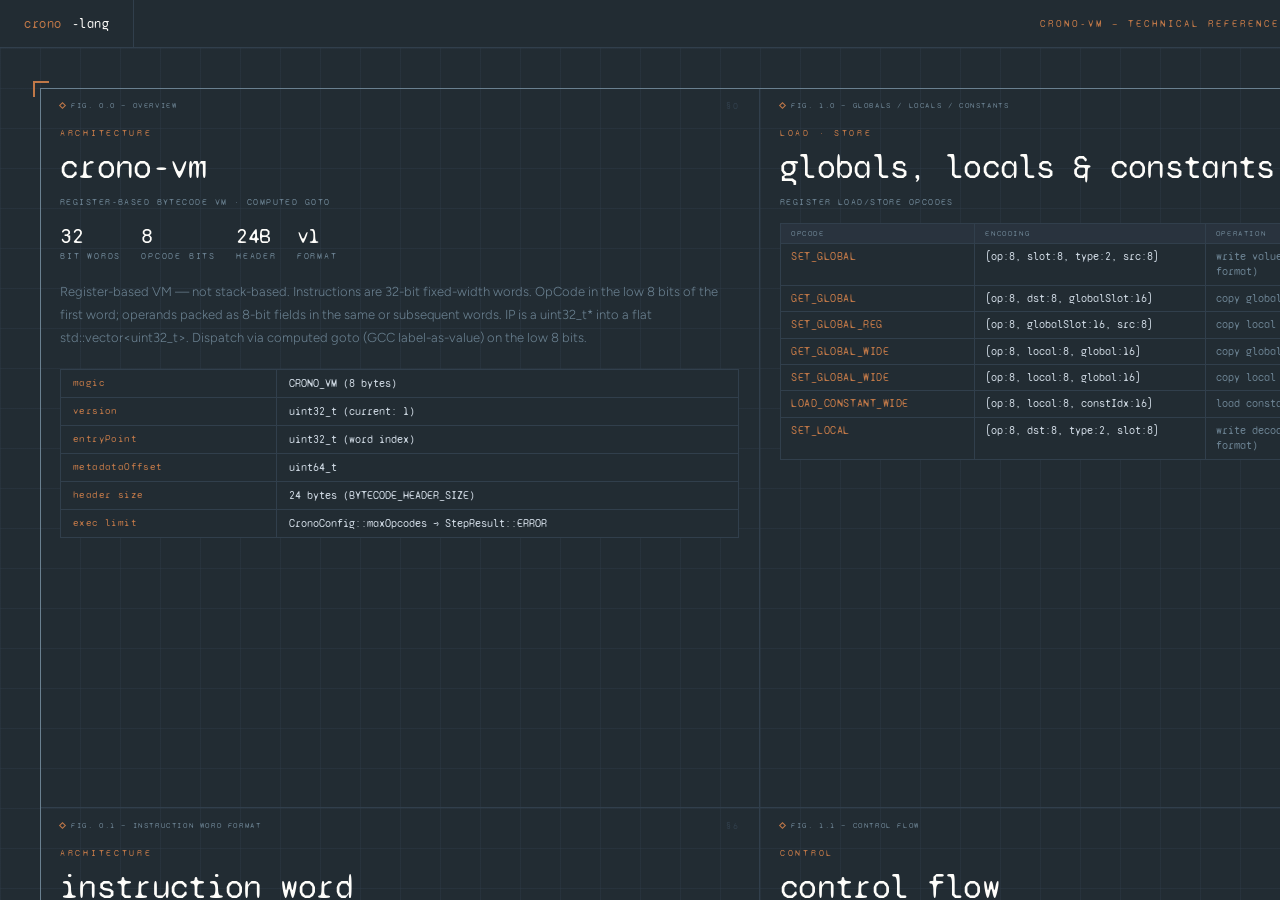
==== commit f6ba3790: "nav: simplify to logo + document title only, remove hint and nav-links Co-Authored-By: Claude Sonnet" ====
--- a/index.html
+++ b/index.html
@@ -36,10 +36,9 @@
 
 /* ── NAV ────────────────────────────────────────── */
 .nav {
-  position: fixed;
-  top: 0;
+  position: sticky;
   left: 0;
-  right: 0;
+  width: 100vw;
   height: var(--nav-h);
   background: var(--void);
   border-bottom: 1px solid var(--n3);
@@ -47,7 +46,7 @@
   align-items: center;
   justify-content: space-between;
   z-index: 200;
-  will-change: transform;
+  flex-shrink: 0;
 }
 
 .nav-logo {
@@ -86,37 +85,11 @@
   text-transform: uppercase;
 }
 
-.nav-links {
-  display: flex;
-  height: 100%;
-}
-
-.nav-links a {
-  display: flex;
-  align-items: center;
-  padding: 0 18px;
-  font-size: 11px;
-  color: var(--n4);
-  letter-spacing: 0.08em;
-  border-left: 1px solid var(--n3);
-  text-decoration: none;
-  transition: color 0.15s, background 0.15s;
-}
-
-.nav-links a:hover {
-  color: var(--vanilla);
-  background: var(--n2);
-}
-
-.nav-links a.active {
-  color: var(--crono);
-  background: var(--n2);
-}
 
 /* ── WRAP / CANVAS ──────────────────────────────── */
 .wrap {
   position: fixed;
-  top: var(--nav-h);
+  top: 0;
   left: 0;
   right: 0;
   bottom: 0;
@@ -656,17 +629,13 @@
 </head>
 <body>
 
+<div id="wrap" class="wrap">
 <nav class="nav">
   <a href="/" class="nav-logo">
     <span class="accent">crono</span>-lang
   </a>
   <div class="nav-section">crono-vm — technical reference</div>
-  <div class="nav-links">
-    <span class="nav-hint" style="padding: 0 18px; border-left: 1px solid var(--n3);">drag · map ↘ · arrows</span>
-  </div>
 </nav>
-
-<div id="wrap" class="wrap">
   <div id="canvas" class="canvas">
     <div class="frame">
       <div class="cbr cbr--tl"></div>
@@ -1899,25 +1868,21 @@
   updateActive();
 });
 
+const NAV_H = 48;
+
 function snapTo(col, row) {
   const { qw, qh, pw, ph } = quadDims();
   wrap.scrollTo({
     left: col === 0 ? 0 : pw + col * qw,
-    top: row === 0 ? 0 : ph + row * qh,
+    top: row === 0 ? 0 : NAV_H + ph + row * qh,
     behavior: 'smooth'
   });
 }
-
-const nav = document.querySelector('.nav');
-const NAV_H = 48;
 
 function updateActive() {
   const { qw, qh, pw, ph } = quadDims();
   const cc = Math.max(0, Math.min(COLS-1, Math.round((wrap.scrollLeft - pw/2) / qw)));
-  const rr = Math.max(0, Math.min(ROWS-1, Math.round((wrap.scrollTop - ph/2) / qh)));
-  const hideY = Math.min(wrap.scrollTop, NAV_H);
-  nav.style.transform = `translateY(${-hideY}px) translateX(${wrap.scrollLeft}px)`;
-  wrap.style.top = (NAV_H - hideY) + 'px';
+  const rr = Math.max(0, Math.min(ROWS-1, Math.round((wrap.scrollTop - NAV_H - ph/2) / qh)));
 }
 
 wrap.addEventListener('scroll', updateActive, { passive: true });
@@ -1949,7 +1914,7 @@
 document.addEventListener('keydown', e => {
   const { qw, qh, pw, ph } = quadDims();
   const cc = Math.max(0, Math.min(COLS-1, Math.round((wrap.scrollLeft - pw/2) / qw)));
-  const rr = Math.max(0, Math.min(ROWS-1, Math.round((wrap.scrollTop - ph/2) / qh)));
+  const rr = Math.max(0, Math.min(ROWS-1, Math.round((wrap.scrollTop - NAV_H - ph/2) / qh)));
   const m = {
     ArrowRight: [cc+1, rr],
     ArrowLeft: [cc-1, rr],
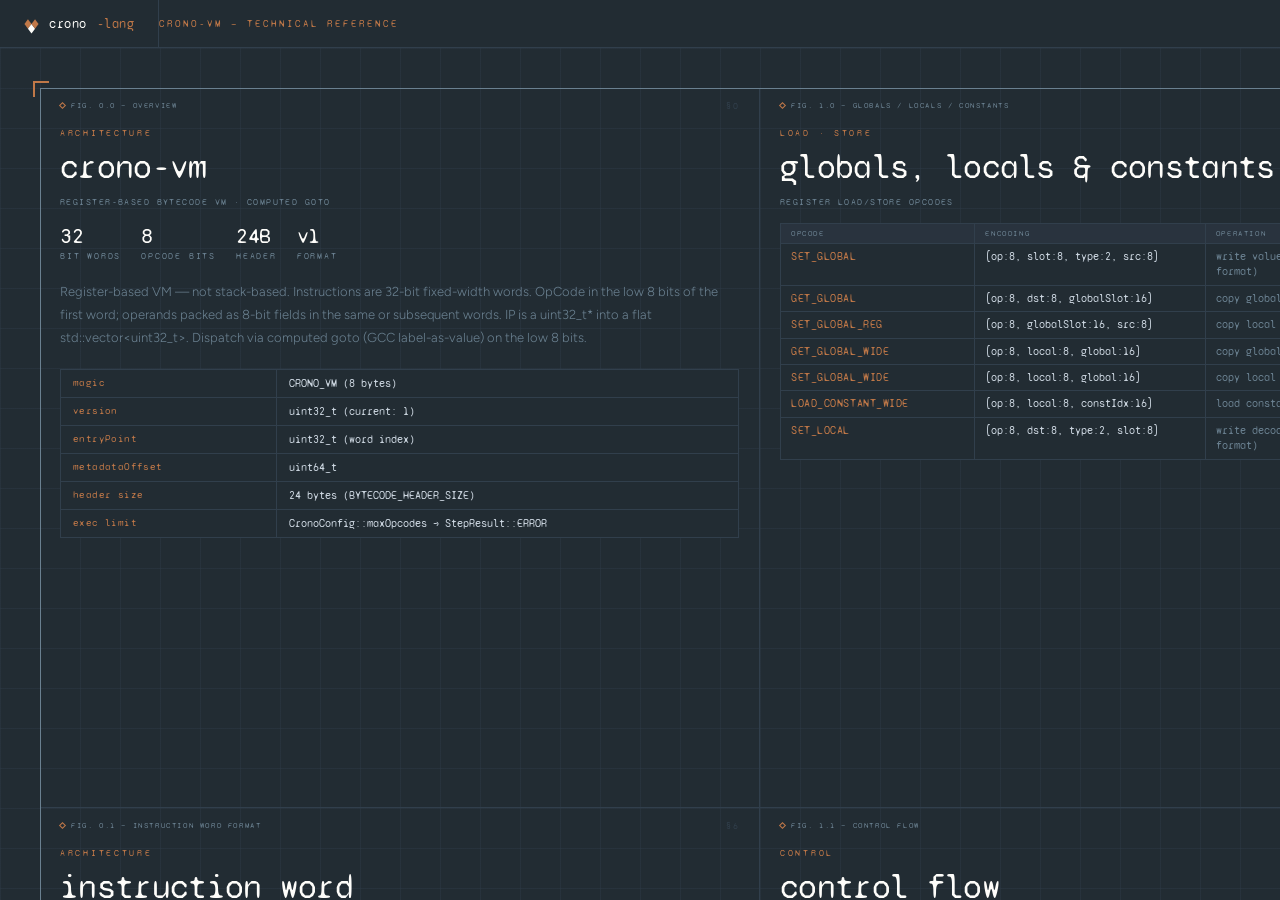
==== commit 064bc6f6: "nav: restore SVG logo mark, left-align items, fix accent span Co-Authored-By: Claude Sonnet 4.6 <nor" ====
--- a/index.html
+++ b/index.html
@@ -44,7 +44,7 @@
   border-bottom: 1px solid var(--n3);
   display: flex;
   align-items: center;
-  justify-content: space-between;
+  justify-content: flex-start;
   z-index: 200;
   flex-shrink: 0;
 }
@@ -632,7 +632,14 @@
 <div id="wrap" class="wrap">
 <nav class="nav">
   <a href="/" class="nav-logo">
-    <span class="accent">crono</span>-lang
+    <svg width="15" height="20" viewBox="-2 -2 24 24" preserveAspectRatio="none" aria-hidden="true">
+      <g transform="rotate(-45,10,10)">
+        <rect x="2"  y="2"  width="8" height="8" fill="#c07848"/>
+        <rect x="2"  y="10" width="8" height="8" fill="#fefdfa"/>
+        <rect x="10" y="10" width="8" height="8" fill="#c07848"/>
+      </g>
+    </svg>
+    crono<span class="accent">-lang</span>
   </a>
   <div class="nav-section">crono-vm — technical reference</div>
 </nav>
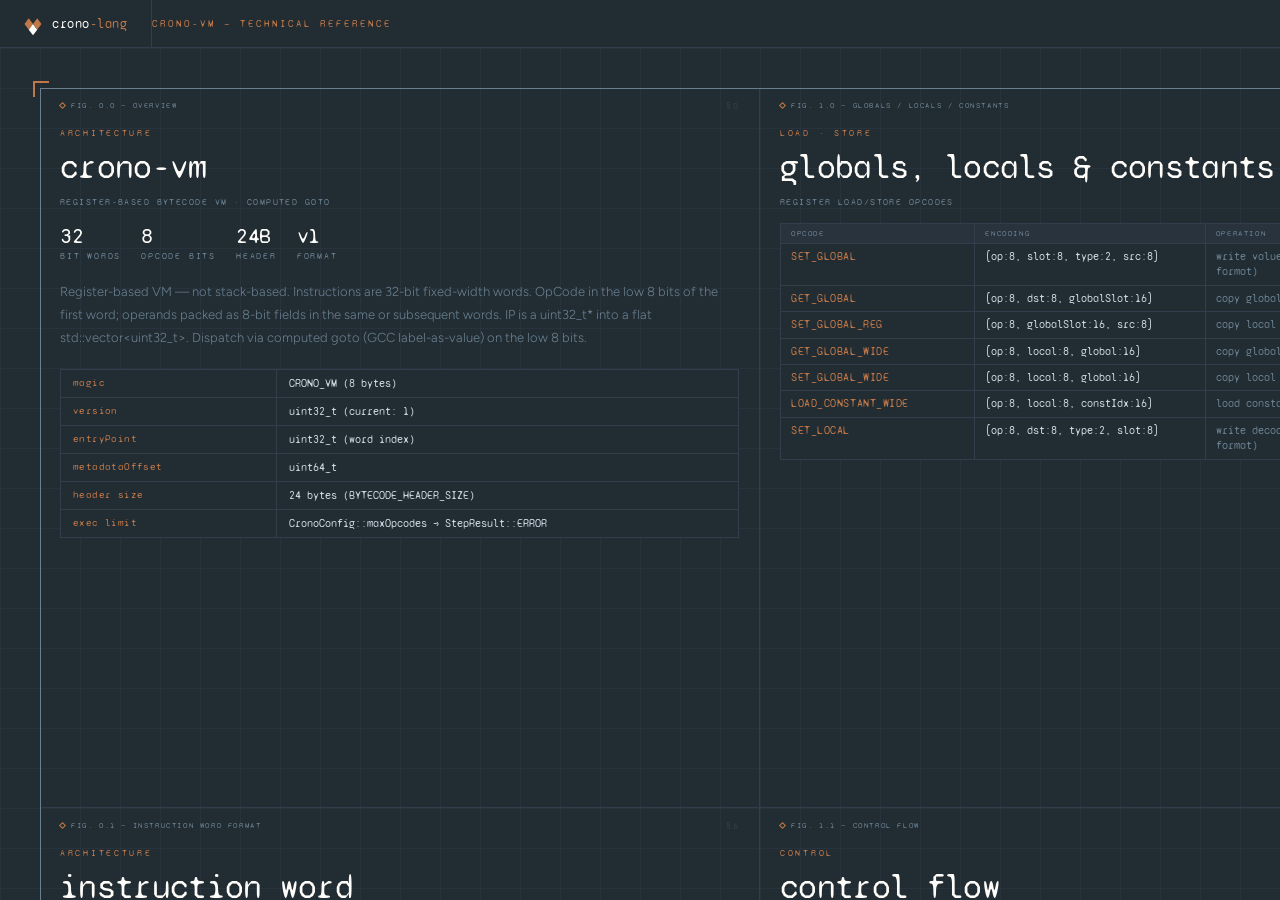
==== commit e0b83a7e: "nav: fix crono-lang gap, slightly larger logo Co-Authored-By: Claude Sonnet 4.6 <noreply@anthropic.c" ====
--- a/index.html
+++ b/index.html
@@ -632,14 +632,15 @@
 <div id="wrap" class="wrap">
 <nav class="nav">
   <a href="/" class="nav-logo">
-    <svg width="15" height="20" viewBox="-2 -2 24 24" preserveAspectRatio="none" aria-hidden="true">
+    <svg width="18" height="24" viewBox="-2 -2 24 24" preserveAspectRatio="none" aria-hidden="true">
       <g transform="rotate(-45,10,10)">
         <rect x="2"  y="2"  width="8" height="8" fill="#c07848"/>
         <rect x="2"  y="10" width="8" height="8" fill="#fefdfa"/>
         <rect x="10" y="10" width="8" height="8" fill="#c07848"/>
       </g>
     </svg>
-    crono<span class="accent">-lang</span>
+    <span>crono<span class="accent">-lang</span></span>
+
   </a>
   <div class="nav-section">crono-vm — technical reference</div>
 </nav>
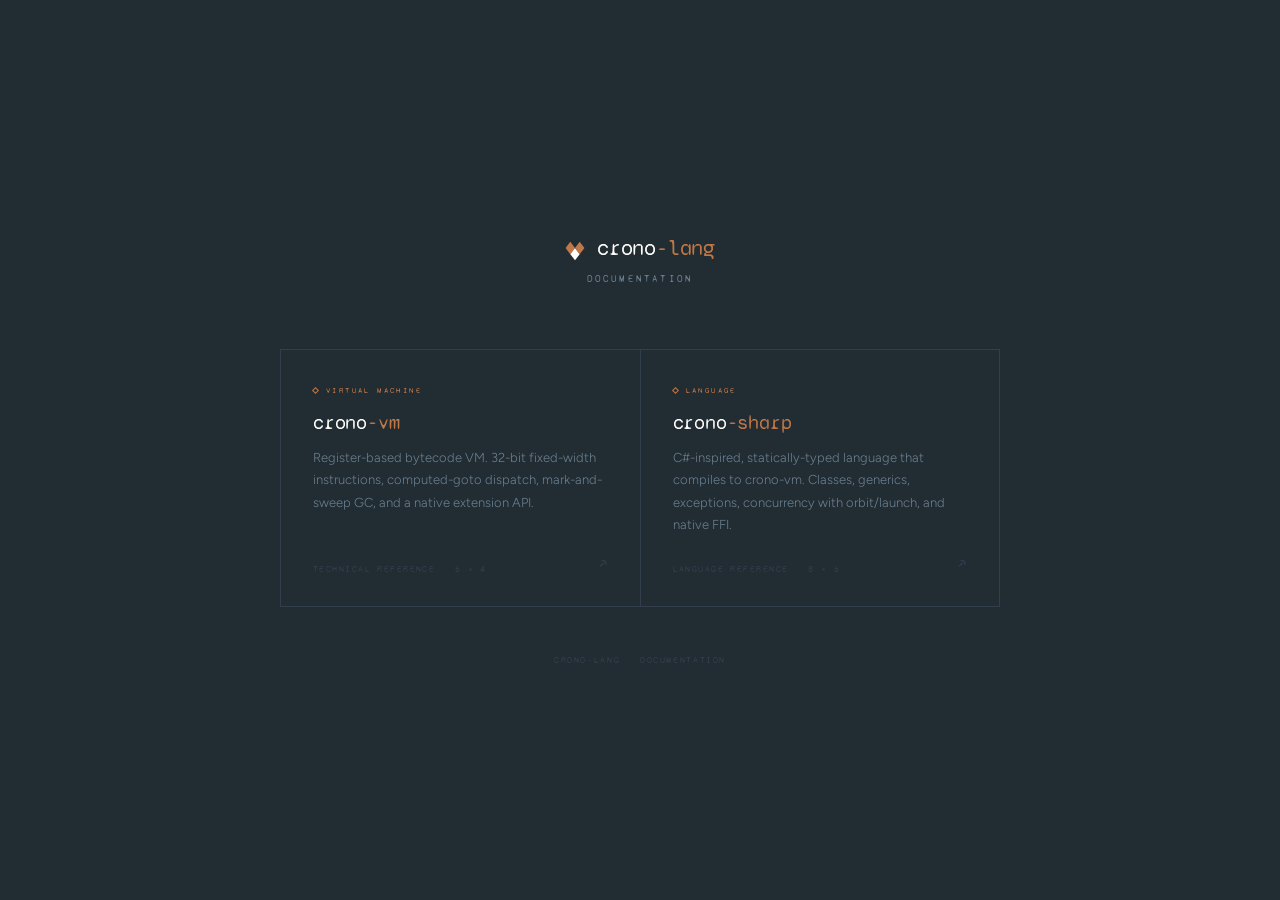
==== commit 09aa5c15: "crono-sharp: complete all 8×6 quads + landing page + crono-vm page - crono-sharp.html: populate rema" ====
--- a/index.html
+++ b/index.html
@@ -3,1941 +3,209 @@
 <head>
 <meta charset="utf-8">
 <meta name="viewport" content="width=device-width, initial-scale=1">
-<title>crono-vm — technical reference</title>
+<title>crono-lang — documentation</title>
 <link rel="preconnect" href="https://fonts.googleapis.com">
 <link rel="preconnect" href="https://fonts.gstatic.com" crossorigin>
 <link href="https://fonts.googleapis.com/css2?family=Syne+Mono&family=Figtree:wght@300;400;500&display=swap" rel="stylesheet">
 <style>
 :root {
-  --void: #222c33;
-  --n2: #29333e;
-  --n3: #313f4c;
-  --n4: #6a8090;
-  --n5: #ccd6e0;
+  --void:    #222c33;
+  --n2:      #29333e;
+  --n3:      #313f4c;
+  --n4:      #6a8090;
+  --n5:      #ccd6e0;
   --vanilla: #fefdfa;
-  --crono: #c07848;
-  --nav-h: 48px;
-}
-
-*, *::before, *::after {
-  box-sizing: border-box;
-  margin: 0;
-  padding: 0;
-}
+  --crono:   #c07848;
+}
+
+*, *::before, *::after { box-sizing: border-box; margin: 0; padding: 0; }
 
 html, body {
   width: 100%;
-  height: 100%;
-  overflow: hidden;
+  min-height: 100%;
   background: var(--void);
   font-family: 'Syne Mono', monospace;
   color: var(--n5);
 }
 
-/* ── NAV ────────────────────────────────────────── */
-.nav {
-  position: sticky;
-  left: 0;
-  width: 100vw;
-  height: var(--nav-h);
-  background: var(--void);
-  border-bottom: 1px solid var(--n3);
-  display: flex;
+body {
+  display: flex;
+  flex-direction: column;
   align-items: center;
-  justify-content: flex-start;
-  z-index: 200;
-  flex-shrink: 0;
-}
-
-.nav-logo {
+  justify-content: center;
+  min-height: 100vh;
+  padding: 60px 24px;
+}
+
+/* ── header ── */
+.logo {
   display: flex;
   align-items: center;
-  gap: 10px;
-  font-size: 13px;
+  gap: 12px;
+  margin-bottom: 12px;
+}
+
+.logo-name {
+  font-size: 22px;
   color: var(--vanilla);
-  letter-spacing: 0.04em;
+  letter-spacing: -0.01em;
+}
+
+.logo-name .accent { color: var(--crono); }
+
+.tagline {
+  font-size: 10px;
+  color: var(--n4);
+  letter-spacing: 0.22em;
+  text-transform: uppercase;
+  margin-bottom: 64px;
+  text-align: center;
+}
+
+/* ── cards ── */
+.cards {
+  display: flex;
+  gap: 0;
+  border: 1px solid var(--n3);
+  max-width: 720px;
+  width: 100%;
+}
+
+.card {
+  flex: 1;
+  display: flex;
+  flex-direction: column;
+  padding: 36px 32px 32px;
   text-decoration: none;
-  padding: 0 24px;
-  height: 100%;
+  color: inherit;
   border-right: 1px solid var(--n3);
   transition: background 0.15s;
-}
-
-.nav-logo:hover {
-  background: var(--n2);
-}
-
-.nav-logo .accent {
+  position: relative;
+}
+
+.card:last-child { border-right: none; }
+
+.card:hover { background: var(--n2); }
+
+.card-eyebrow {
+  font-size: 8px;
   color: var(--crono);
-}
-
-.nav-section {
-  font-size: 10px;
-  color: var(--crono);
-  letter-spacing: 0.2em;
-  text-transform: uppercase;
-}
-
-.nav-hint {
-  font-size: 8px;
+  letter-spacing: 0.3em;
+  text-transform: uppercase;
+  margin-bottom: 16px;
+  display: flex;
+  align-items: center;
+  gap: 8px;
+}
+
+.card-eyebrow::before {
+  content: '';
+  display: inline-block;
+  width: 5px;
+  height: 5px;
+  border: 1px solid var(--crono);
+  transform: rotate(45deg);
+  flex-shrink: 0;
+}
+
+.card-title {
+  font-size: 20px;
+  color: var(--vanilla);
+  letter-spacing: -0.01em;
+  line-height: 1.2;
+  margin-bottom: 12px;
+}
+
+.card-title .accent { color: var(--crono); }
+
+.card-desc {
+  font-family: 'Figtree', sans-serif;
+  font-size: 13px;
   color: var(--n4);
-  letter-spacing: 0.2em;
-  text-transform: uppercase;
-}
-
-
-/* ── WRAP / CANVAS ──────────────────────────────── */
-.wrap {
-  position: fixed;
-  top: 0;
-  left: 0;
-  right: 0;
-  bottom: 0;
-  overflow: scroll;
-  scrollbar-width: none;
-  cursor: grab;
-}
-
-.wrap::-webkit-scrollbar {
-  display: none;
-}
-
-.wrap.panning {
-  cursor: grabbing;
-}
-
-.canvas {
-  position: relative;
-  background-color: var(--void);
-  background-image: linear-gradient(rgba(49,63,76,0.36) 1px, transparent 1px), linear-gradient(90deg, rgba(49,63,76,0.36) 1px, transparent 1px);
-  background-size: 40px 40px;
-}
-
-/* ── FRAME ──────────────────────────────────────── */
-.frame {
-  position: absolute;
-  inset: 40px;
-  border: 1px solid var(--n4);
-  pointer-events: none;
-  z-index: 5;
-}
-
-.cbr {
-  position: absolute;
-  width: 16px;
-  height: 16px;
-}
-
-.cbr--tl {
-  top:-8px;
-  left:-8px;
-  border-top:2px solid var(--crono);
-  border-left:2px solid var(--crono);
-}
-
-.cbr--tr {
-  top:-8px;
-  right:-8px;
-  border-top:2px solid var(--crono);
-  border-right:2px solid var(--crono);
-}
-
-.cbr--bl {
-  bottom:-8px;
-  left:-8px;
-  border-bottom:2px solid var(--crono);
-  border-left:2px solid var(--crono);
-}
-
-.cbr--br {
-  bottom:-8px;
-  right:-8px;
-  border-bottom:2px solid var(--crono);
-  border-right:2px solid var(--crono);
-}
-
-.tick {
-  position: absolute;
-  background: var(--n4);
-}
-
-.tick--tc {
-  height:1px;
-  width:16px;
-  top:-1px;
-  left:50%;
-  transform:translateX(-50%);
-}
-
-.tick--bc {
-  height:1px;
-  width:16px;
-  bottom:-1px;
-  left:50%;
-  transform:translateX(-50%);
-}
-
-.tick--lc {
-  width:1px;
-  height:16px;
-  left:-1px;
-  top:50%;
-  transform:translateY(-50%);
-}
-
-.tick--rc {
-  width:1px;
-  height:16px;
-  right:-1px;
-  top:50%;
-  transform:translateY(-50%);
-}
-
-/* ── CELLS ──────────────────────────────────────── */
-.quad {
-  position: absolute;
-  display: flex;
-  flex-direction: column;
-  overflow: hidden;
-  border-right: 1px solid var(--n3);
-  border-bottom: 1px solid var(--n3);
-}
-
-.quad[data-col="5"] {
-  border-right: none;
-}
-
-.quad[data-row="3"] {
-  border-bottom: none;
-}
-
-/* fig + section labels */
-.quad-fig {
-  position: absolute;
-  font-size: 8px;
-  color: var(--n4);
-  letter-spacing: 0.2em;
-  text-transform: uppercase;
-  display: flex;
-  align-items: center;
-  gap: 6px;
-}
-
-.quad-fig::before {
-  content:'';
-  display:inline-block;
-  width:5px;
-  height:5px;
-  border:1px solid var(--crono);
-  transform:rotate(45deg);
-  flex-shrink:0;
-}
-
-.quad[data-col="0"] .quad-fig,
-.quad[data-col="1"] .quad-fig,
-.quad[data-col="2"] .quad-fig,
-.quad[data-col="3"] .quad-fig,
-.quad[data-col="4"] .quad-fig {
-  left: calc(var(--pw, 36px) / 2);
-}
-
-.quad[data-col="5"] .quad-fig {
-  right: calc(var(--pw, 36px) / 2);
-  flex-direction: row-reverse;
-}
-
-.quad-fig {
-  top: calc(var(--ph, 36px) / 3);
-}
-
-.quad-sec {
-  position: absolute;
+  line-height: 1.7;
+  font-weight: 300;
+  flex: 1;
+  margin-bottom: 28px;
+}
+
+.card-meta {
   font-size: 9px;
   color: var(--n3);
   letter-spacing: 0.16em;
-}
-
-.quad[data-col="5"] .quad-sec {
-  left: calc(var(--pw, 36px) / 2);
-}
-
-.quad:not([data-col="5"]) .quad-sec {
-  right: calc(var(--pw, 36px) / 2);
-}
-
-.quad-sec {
-  top: calc(var(--ph, 36px) / 3);
-}
-
-/* inner padding — content area, scrolls only as last resort */
-.qi {
-  flex:1;
-  display:flex;
-  flex-direction:column;
-  justify-content:flex-start;
-  padding: var(--ph, 36px) calc(var(--pw, 36px) / 2) calc(var(--ph, 36px) / 2) calc(var(--pw, 36px) / 2);
-  overflow-y: auto;
-  scrollbar-width: thin;
-  scrollbar-color: var(--n3) transparent;
-}
-
-.qi::-webkit-scrollbar {
-  width: 4px;
-}
-
-.qi::-webkit-scrollbar-track {
-  background: transparent;
-}
-
-.qi::-webkit-scrollbar-thumb {
-  background: var(--n3);
-  border-radius: 2px;
-}
-
-.quad[data-col="5"] .qi {
-  align-items: flex-end;
-  text-align: right;
-}
-
-/* ── CONTENT ATOMS ──────────────────────────────── */
-.tag {
-  font-size: clamp(7px, calc(var(--qh, 560px) * 0.013), 9px);
+  text-transform: uppercase;
+}
+
+.card-arrow {
+  position: absolute;
+  bottom: 32px;
+  right: 32px;
+  font-size: 18px;
+  color: var(--n3);
+  transition: color 0.15s, transform 0.15s;
+}
+
+.card:hover .card-arrow {
   color: var(--crono);
-  letter-spacing: 0.3em;
-  text-transform: uppercase;
-  margin-bottom: clamp(6px, calc(var(--qh, 560px) * 0.015), 10px);
-}
-
-.cell-title {
-  font-size: clamp(15px, calc(var(--qh, 560px) * 0.048), 34px);
-  color: var(--vanilla);
-  letter-spacing: -0.02em;
-  line-height: 1.15;
-  margin-bottom: clamp(6px, calc(var(--qh, 560px) * 0.015), 10px);
-}
-
-.cell-sub {
-  font-size: clamp(7px, calc(var(--qh, 560px) * 0.015), 9px);
-  color: var(--n4);
-  letter-spacing: 0.16em;
-  text-transform: uppercase;
-  margin-bottom: clamp(10px, calc(var(--qh, 560px) * 0.024), 16px);
-}
-
-.cell-body {
-  font-family: 'Figtree', sans-serif;
-  font-size: clamp(10px, calc(var(--qh, 560px) * 0.021), 13px);
-  color: var(--n4);
-  line-height: 1.75;
-  font-weight: 300;
-  max-width: calc(var(--qw, 360px) * 0.95);
-  margin-bottom: clamp(12px, calc(var(--qh, 560px) * 0.029), 20px);
-}
-
-.quad[data-col="5"] .cell-body {
-  margin-left: auto;
-}
-
-/* stat row */
-.stats {
-  display: flex;
-  gap: clamp(12px, calc(var(--qw, 360px) * 0.05), 20px);
-  margin-bottom: clamp(12px, calc(var(--qh, 560px) * 0.029), 20px);
-  flex-wrap: wrap;
-}
-
-.stat {
-  display: flex;
-  flex-direction: column;
-  gap: 2px;
-}
-
-.stat-v {
-  font-size: clamp(14px, calc(var(--qh, 560px) * 0.039), 22px);
-  color: var(--vanilla);
-  letter-spacing: -0.02em;
-}
-
-.stat-k {
-  font-size: clamp(7px, calc(var(--qh, 560px) * 0.013), 9px);
-  color: var(--n4);
-  letter-spacing: 0.2em;
-  text-transform: uppercase;
-}
-
-/* opcode table */
-.op-table {
-  border: 1px solid var(--n3);
-  font-size: clamp(9px, calc(var(--qh, 560px) * 0.0196), 11px);
-  max-width: 100%;
-  margin-bottom: clamp(10px, calc(var(--qh, 560px) * 0.024), 16px);
-  background: var(--void);
-}
-
-.op-head {
-  display: grid;
-  grid-template-columns: calc(var(--qw, 360px) * 0.27) calc(var(--qw, 360px) * 0.32) 1fr;
-  background: var(--n2);
-  border-bottom: 1px solid var(--n3);
-}
-
-.op-row {
-  display: grid;
-  grid-template-columns: calc(var(--qw, 360px) * 0.27) calc(var(--qw, 360px) * 0.32) 1fr;
-  border-bottom: 1px solid var(--n3);
-  transition: background 0.1s;
-}
-
-.op-row:last-child {
-  border-bottom: none;
-}
-
-.op-row:hover {
-  background: var(--n2);
-}
-
-.op-h, .op-c {
-  padding: clamp(3px, calc(var(--qh, 560px) * 0.008), 5px) clamp(6px, calc(var(--qw, 360px) * 0.025), 10px);
-}
-
-.op-h {
-  font-size: clamp(7px, calc(var(--qh, 560px) * 0.013), 8px);
-  color: var(--n4);
-  letter-spacing: 0.2em;
-  text-transform: uppercase;
-  border-right: 1px solid var(--n3);
-}
-
-.op-h:last-child {
-  border-right: none;
-}
-
-.op-c {
-  color: var(--n5);
-  border-right: 1px solid var(--n3);
-  line-height: 1.4;
-}
-
-.op-c:last-child {
-  border-right: none;
-  color: var(--n4);
-}
-
-.op-c:first-child {
-  color: var(--crono);
-  font-family: 'Syne Mono', monospace;
-  letter-spacing: 0.05em;
-}
-
-.op-c.stack {
-  font-family: 'Syne Mono', monospace;
-  color: var(--n5);
-}
-
-/* type table */
-.type-table {
-  border: 1px solid var(--n3);
-  margin-bottom: clamp(10px, calc(var(--qh, 400px) * 0.024), 16px);
-  background: var(--void);
-}
-
-.type-row {
-  display: grid;
-  grid-template-columns: calc(var(--qw, 360px) * 0.23) calc(var(--qw, 360px) * 0.20) 1fr;
-  border-bottom: 1px solid var(--n3);
-}
-
-.type-row:last-child {
-  border-bottom: none;
-}
-
-.type-c {
-  padding: clamp(4px, calc(var(--qh, 560px) * 0.009), 6px) clamp(8px, calc(var(--qw, 360px) * 0.030), 12px);
-  font-size: clamp(9px, calc(var(--qh, 560px) * 0.0196), 11px);
-  border-right: 1px solid var(--n3);
-}
-
-.type-c:last-child {
-  border-right: none;
-  color: var(--n4);
-  font-family: 'Figtree', sans-serif;
-}
-
-.type-c:first-child {
-  color: var(--crono);
-}
-
-.type-c.bits {
-  color: var(--n5);
-  text-align: center;
-}
-
-/* key-value pairs */
-.kv-list {
-  border: 1px solid var(--n3);
-  margin-bottom: clamp(10px, calc(var(--qh, 400px) * 0.024), 16px);
-  background: var(--void);
-}
-
-.kv-row {
-  display: grid;
-  grid-template-columns: calc(var(--qw, 360px) * 0.30) 1fr;
-  border-bottom: 1px solid var(--n3);
-}
-
-.kv-row:last-child {
-  border-bottom: none;
-}
-
-.kv-k {
-  padding: clamp(4px, calc(var(--qh, 560px) * 0.011), 7px) clamp(8px, calc(var(--qw, 360px) * 0.030), 12px);
-  font-size: clamp(8px, calc(var(--qh, 560px) * 0.016), 10px);
-  color: var(--crono);
-  border-right: 1px solid var(--n3);
-  letter-spacing: 0.04em;
-}
-
-.kv-v {
-  padding: clamp(4px, calc(var(--qh, 560px) * 0.011), 7px) clamp(8px, calc(var(--qw, 360px) * 0.030), 12px);
-  font-size: clamp(9px, calc(var(--qh, 560px) * 0.0196), 11px);
-  color: var(--n5);
-}
-
-/* arch diagram */
-.arch {
-  margin-bottom: clamp(10px, calc(var(--qh, 400px) * 0.024), 16px);
-}
-
-.arch-node {
-  border: 1px solid var(--n3);
-  padding: clamp(5px, calc(var(--qh, 560px) * 0.012), 8px) clamp(9px, calc(var(--qw, 360px) * 0.038), 14px);
-  font-size: clamp(9px, calc(var(--qh, 560px) * 0.020), 12px);
-  color: var(--n5);
-  background: var(--void);
-}
-
-.arch-node .atag {
-  font-size: clamp(7px, calc(var(--qh, 560px) * 0.013), 8px);
-  color: var(--crono);
-  letter-spacing: 0.2em;
-  text-transform: uppercase;
-  margin-bottom: 2px;
-}
-
-.arch-conn {
-  width: 1px;
-  height: clamp(8px, calc(var(--qh, 560px) * 0.018), 12px);
-  background: var(--n3);
-  margin-left: 18px;
-}
-
-/* code */
-.code {
-  background: var(--n2);
-  border: 1px solid var(--n3);
-  padding: clamp(8px, calc(var(--qh, 560px) * 0.018), 12px) clamp(10px, calc(var(--qw, 360px) * 0.038), 14px);
-  font-size: clamp(9px, calc(var(--qh, 560px) * 0.0196), 11px);
-  color: var(--n5);
-  line-height: 1.7;
-  white-space: pre;
-  overflow-x: auto;
-  margin-bottom: clamp(10px, calc(var(--qh, 560px) * 0.024), 16px);
-}
-
-.code .kw {
-  color: var(--crono);
-}
-
-.code .cm {
-  color: var(--n4);
-}
-
-.code .st {
-  color: #8ec07c;
-}
-
-.code .op {
-  color: #83a598;
-}
-
-.code .num {
-  color: #d3869b;
-}
-
-/* note box */
-.note {
-  border: 1px solid var(--n3);
-  border-left: 3px solid var(--crono);
-  padding: clamp(7px, calc(var(--qh, 560px) * 0.016), 10px) clamp(10px, calc(var(--qw, 360px) * 0.038), 14px);
-  font-size: clamp(9px, calc(var(--qh, 560px) * 0.0196), 11px);
-  color: var(--n4);
-  line-height: 1.65;
-  margin-bottom: clamp(10px, calc(var(--qh, 560px) * 0.024), 16px);
-  font-family: 'Figtree', sans-serif;
-}
-
-/* pill badge */
-.badge {
-  display: inline-block;
-  font-size: 8px;
-  border: 1px solid var(--n3);
-  color: var(--n4);
-  padding: 1px 7px;
-  letter-spacing: 0.14em;
-  text-transform: uppercase;
-  margin-right: 6px;
-  margin-bottom: 12px;
-}
-
-.badge.core {
-  border-color: var(--crono);
-  color: var(--crono);
-}
-
-/* btn */
-.btn {
-  font-family: 'Syne Mono', monospace;
-  font-size: 10px;
-  padding: 7px 16px;
-  letter-spacing: 0.08em;
-  text-decoration: none;
-  display: inline-flex;
-  align-items: center;
-  gap: 6px;
-  transition: all 0.15s;
-  border: 1px solid var(--n3);
-  color: var(--n4);
-}
-
-.btn:hover {
-  color: var(--vanilla);
-  border-color: var(--n4);
-  background: var(--n2);
-}
-
-.btn.primary {
-  background: var(--crono);
-  color: var(--void);
-  border-color: var(--crono);
-}
-
-.btn.primary:hover {
-  background: transparent;
-  color: var(--crono);
+  transform: translate(3px, -3px);
+}
+
+/* ── footer ── */
+.footer {
+  margin-top: 48px;
+  font-size: 9px;
+  color: var(--n3);
+  letter-spacing: 0.18em;
+  text-transform: uppercase;
+}
+
+/* mobile */
+@media (max-width: 540px) {
+  .cards { flex-direction: column; }
+  .card { border-right: none; border-bottom: 1px solid var(--n3); }
+  .card:last-child { border-bottom: none; }
 }
 </style>
 </head>
 <body>
 
-<div id="wrap" class="wrap">
-<nav class="nav">
-  <a href="/" class="nav-logo">
-    <svg width="18" height="24" viewBox="-2 -2 24 24" preserveAspectRatio="none" aria-hidden="true">
-      <g transform="rotate(-45,10,10)">
-        <rect x="2"  y="2"  width="8" height="8" fill="#c07848"/>
-        <rect x="2"  y="10" width="8" height="8" fill="#fefdfa"/>
-        <rect x="10" y="10" width="8" height="8" fill="#c07848"/>
-      </g>
-    </svg>
-    <span>crono<span class="accent">-lang</span></span>
-
+<div class="logo">
+  <svg width="20" height="26" viewBox="-2 -2 24 24" preserveAspectRatio="none" aria-hidden="true">
+    <g transform="rotate(-45,10,10)">
+      <rect x="2"  y="2"  width="8" height="8" fill="#c07848"/>
+      <rect x="2"  y="10" width="8" height="8" fill="#fefdfa"/>
+      <rect x="10" y="10" width="8" height="8" fill="#c07848"/>
+    </g>
+  </svg>
+  <div class="logo-name">crono<span class="accent">-lang</span></div>
+</div>
+
+<div class="tagline">documentation</div>
+
+<div class="cards">
+
+  <a href="/crono-vm.html" class="card">
+    <div class="card-eyebrow">virtual machine</div>
+    <div class="card-title">crono<span class="accent">-vm</span></div>
+    <div class="card-desc">
+      Register-based bytecode VM. 32-bit fixed-width instructions, computed-goto dispatch, mark-and-sweep GC, and a native extension API.
+    </div>
+    <div class="card-meta">technical reference · 6 × 4</div>
+    <div class="card-arrow">↗</div>
   </a>
-  <div class="nav-section">crono-vm — technical reference</div>
-</nav>
-  <div id="canvas" class="canvas">
-    <div class="frame">
-      <div class="cbr cbr--tl"></div>
-      <div class="cbr cbr--tr"></div>
-      <div class="cbr cbr--bl"></div>
-      <div class="cbr cbr--br"></div>
-      <div class="tick tick--tc"></div>
-      <div class="tick tick--bc"></div>
-      <div class="tick tick--lc"></div>
-      <div class="tick tick--rc"></div>
+
+  <a href="/crono-sharp.html" class="card">
+    <div class="card-eyebrow">language</div>
+    <div class="card-title">crono<span class="accent">-sharp</span></div>
+    <div class="card-desc">
+      C#-inspired, statically-typed language that compiles to crono-vm. Classes, generics, exceptions, concurrency with orbit/launch, and native FFI.
     </div>
-
-    <!-- ═══════════════════════════════════════════ ROW 0 ══ -->
-
-    <div class="quad" data-col="0" data-row="0">
-      <div class="quad-fig">fig. 0.0 — overview</div>
-      <div class="quad-sec">§0</div>
-      <div class="qi">
-        <div class="tag">architecture</div>
-        <div class="cell-title">crono-vm</div>
-        <div class="cell-sub">register-based bytecode VM · computed goto</div>
-        <div class="stats">
-          <div class="stat">
-            <div class="stat-v">32</div>
-            <div class="stat-k">bit words</div>
-          </div>
-          <div class="stat">
-            <div class="stat-v">8</div>
-            <div class="stat-k">opcode bits</div>
-          </div>
-          <div class="stat">
-            <div class="stat-v">24B</div>
-            <div class="stat-k">header</div>
-          </div>
-          <div class="stat">
-            <div class="stat-v">v1</div>
-            <div class="stat-k">format</div>
-          </div>
-        </div>
-        <div class="cell-body">Register-based VM — not stack-based. Instructions are 32-bit fixed-width words. OpCode in the low 8 bits of the first word; operands packed as 8-bit fields in the same or subsequent words. IP is a uint32_t* into a flat std::vector&lt;uint32_t&gt;. Dispatch via computed goto (GCC label-as-value) on the low 8 bits.</div>
-        <div class="kv-list">
-          <div class="kv-row">
-            <div class="kv-k">magic</div>
-            <div class="kv-v">CRONO_VM (8 bytes)</div>
-          </div>
-          <div class="kv-row">
-            <div class="kv-k">version</div>
-            <div class="kv-v">uint32_t (current: 1)</div>
-          </div>
-          <div class="kv-row">
-            <div class="kv-k">entryPoint</div>
-            <div class="kv-v">uint32_t (word index)</div>
-          </div>
-          <div class="kv-row">
-            <div class="kv-k">metadataOffset</div>
-            <div class="kv-v">uint64_t</div>
-          </div>
-          <div class="kv-row">
-            <div class="kv-k">header size</div>
-            <div class="kv-v">24 bytes (BYTECODE_HEADER_SIZE)</div>
-          </div>
-          <div class="kv-row">
-            <div class="kv-k">exec limit</div>
-            <div class="kv-v">CronoConfig::maxOpcodes → StepResult::ERROR</div>
-          </div>
-        </div>
-      </div>
-    </div>
-
-    <div class="quad" data-col="1" data-row="0">
-      <div class="quad-fig">fig. 1.0 — globals / locals / constants</div>
-      <div class="quad-sec">§1</div>
-      <div class="qi">
-        <div class="tag">load · store</div>
-        <div class="cell-title">globals, locals &amp; constants</div>
-        <div class="cell-sub">register load/store opcodes</div>
-        <div class="op-table">
-          <div class="op-head">
-            <div class="op-h">opcode</div>
-            <div class="op-h">encoding</div>
-            <div class="op-h">operation</div>
-          </div>
-          <div class="op-row">
-            <div class="op-c">SET_GLOBAL</div>
-            <div class="op-c stack">[op:8, slot:8, type:2, src:8]</div>
-            <div class="op-c">write value to global slot (old format)</div>
-          </div>
-          <div class="op-row">
-            <div class="op-c">GET_GLOBAL</div>
-            <div class="op-c stack">[op:8, dst:8, globalSlot:16]</div>
-            <div class="op-c">copy global → local reg</div>
-          </div>
-          <div class="op-row">
-            <div class="op-c">SET_GLOBAL_REG</div>
-            <div class="op-c stack">[op:8, globalSlot:16, src:8]</div>
-            <div class="op-c">copy local reg → global</div>
-          </div>
-          <div class="op-row">
-            <div class="op-c">GET_GLOBAL_WIDE</div>
-            <div class="op-c stack">[op:8, local:8, global:16]</div>
-            <div class="op-c">copy global → local (wide index)</div>
-          </div>
-          <div class="op-row">
-            <div class="op-c">SET_GLOBAL_WIDE</div>
-            <div class="op-c stack">[op:8, local:8, global:16]</div>
-            <div class="op-c">copy local → global (wide index)</div>
-          </div>
-          <div class="op-row">
-            <div class="op-c">LOAD_CONSTANT_WIDE</div>
-            <div class="op-c stack">[op:8, local:8, constIdx:16]</div>
-            <div class="op-c">load constant table entry → local</div>
-          </div>
-          <div class="op-row">
-            <div class="op-c">SET_LOCAL</div>
-            <div class="op-c stack">[op:8, dst:8, type:2, slot:8]</div>
-            <div class="op-c">write decoded operand → local reg (old format)</div>
-          </div>
-        </div>
-      </div>
-    </div>
-
-    <div class="quad" data-col="2" data-row="0">
-      <div class="quad-fig">fig. 2.0 — dynamic arithmetic + unary</div>
-      <div class="quad-sec">§2</div>
-      <div class="qi">
-        <div class="tag">arithmetic · logic</div>
-        <div class="cell-title">dynamic arith + unary</div>
-        <div class="cell-sub">dynamically typed · ADD supports string concat</div>
-        <div class="op-table">
-          <div class="op-head">
-            <div class="op-h">opcode</div>
-            <div class="op-h">encoding</div>
-            <div class="op-h">operation</div>
-          </div>
-          <div class="op-row">
-            <div class="op-c">ADD</div>
-            <div class="op-c stack">[op:8, dst:8, left:8, right:8]</div>
-            <div class="op-c">dst = left + right; string concat via addValues</div>
-          </div>
-          <div class="op-row">
-            <div class="op-c">SUB</div>
-            <div class="op-c stack">[op:8, dst:8, left:8, right:8]</div>
-            <div class="op-c">dst = left - right</div>
-          </div>
-          <div class="op-row">
-            <div class="op-c">MUL</div>
-            <div class="op-c stack">[op:8, dst:8, left:8, right:8]</div>
-            <div class="op-c">dst = left * right</div>
-          </div>
-          <div class="op-row">
-            <div class="op-c">DIV</div>
-            <div class="op-c stack">[op:8, dst:8, left:8, right:8]</div>
-            <div class="op-c">dst = left / right</div>
-          </div>
-          <div class="op-row">
-            <div class="op-c">MOD</div>
-            <div class="op-c stack">[op:8, dst:8, left:8, right:8]</div>
-            <div class="op-c">dst = left % right</div>
-          </div>
-          <div class="op-row">
-            <div class="op-c">NEG</div>
-            <div class="op-c stack">[op:8, dst:8, src:8, _:8]</div>
-            <div class="op-c">arithmetic negate</div>
-          </div>
-          <div class="op-row">
-            <div class="op-c">NOT</div>
-            <div class="op-c stack">[op:8, dst:8, src:8, _:8]</div>
-            <div class="op-c">logical NOT (isFalsey) — nil and false are falsey</div>
-          </div>
-          <div class="op-row">
-            <div class="op-c">BITWISE_NOT</div>
-            <div class="op-c stack">[op:8, dst:8, src:8, _:8]</div>
-            <div class="op-c">bitwise NOT</div>
-          </div>
-        </div>
-      </div>
-    </div>
-
-    <div class="quad" data-col="3" data-row="0">
-      <div class="quad-fig">fig. 3.0 — dynamic comparison</div>
-      <div class="quad-sec">§3</div>
-      <div class="qi">
-        <div class="tag">comparison · calls</div>
-        <div class="cell-title">dynamic comparison</div>
-        <div class="cell-sub">dispatch via compareValues → BOOL</div>
-        <div class="op-table">
-          <div class="op-head">
-            <div class="op-h">opcode</div>
-            <div class="op-h">encoding</div>
-            <div class="op-h">operation</div>
-          </div>
-          <div class="op-row">
-            <div class="op-c">SET_BOOL_EQ</div>
-            <div class="op-c stack">[op:8, dst:8, left:8, right:8]</div>
-            <div class="op-c">dst = (left == right)</div>
-          </div>
-          <div class="op-row">
-            <div class="op-c">SET_BOOL_NE</div>
-            <div class="op-c stack">[op:8, dst:8, left:8, right:8]</div>
-            <div class="op-c">dst = (left != right)</div>
-          </div>
-          <div class="op-row">
-            <div class="op-c">SET_BOOL_LT</div>
-            <div class="op-c stack">[op:8, dst:8, left:8, right:8]</div>
-            <div class="op-c">dst = (left &lt; right)</div>
-          </div>
-          <div class="op-row">
-            <div class="op-c">SET_BOOL_GT</div>
-            <div class="op-c stack">[op:8, dst:8, left:8, right:8]</div>
-            <div class="op-c">dst = (left &gt; right)</div>
-          </div>
-          <div class="op-row">
-            <div class="op-c">SET_BOOL_LE</div>
-            <div class="op-c stack">[op:8, dst:8, left:8, right:8]</div>
-            <div class="op-c">dst = (left &lt;= right)</div>
-          </div>
-          <div class="op-row">
-            <div class="op-c">SET_BOOL_GE</div>
-            <div class="op-c stack">[op:8, dst:8, left:8, right:8]</div>
-            <div class="op-c">dst = (left &gt;= right)</div>
-          </div>
-        </div>
-        <div class="note">Dynamic dispatch via compareValues. All six produce BOOL values.</div>
-      </div>
-    </div>
-
-    <div class="quad" data-col="4" data-row="0">
-      <div class="quad-fig">fig. 4.0 — dynamic dispatch</div>
-      <div class="quad-sec">§4</div>
-      <div class="qi">
-        <div class="tag">objects · concurrency</div>
-        <div class="cell-title">dynamic dispatch</div>
-        <div class="cell-sub">name-based field &amp; method access</div>
-        <div class="op-table">
-          <div class="op-head">
-            <div class="op-h">opcode</div>
-            <div class="op-h">encoding</div>
-            <div class="op-h">operation</div>
-          </div>
-          <div class="op-row">
-            <div class="op-c">INVOKE_METHOD_BY_NAME</div>
-            <div class="op-c stack">[op:8,dst:8,obj:8,_:8] [nameConstIdx:16,argc:8,_:8] [argSlots…]</div>
-            <div class="op-c">lookup method by name string; falls back to callable field</div>
-          </div>
-          <div class="op-row">
-            <div class="op-c">GET_FIELD_BY_NAME</div>
-            <div class="op-c stack">[op:8,dst:8,obj:8,_:8] [nameConstIdx:16,_:16]</div>
-            <div class="op-c">field lookup by name</div>
-          </div>
-          <div class="op-row">
-            <div class="op-c">SET_FIELD_BY_NAME</div>
-            <div class="op-c stack">[op:8,src:8,obj:8,_:8] [nameConstIdx:16,_:16]</div>
-            <div class="op-c">field store by name</div>
-          </div>
-        </div>
-        <div class="note">⚠ All three require Metadata at runtime. Throw if metadata == nullptr. Production builds that strip metadata cannot use these opcodes.</div>
-      </div>
-    </div>
-
-    <div class="quad" data-col="5" data-row="0">
-      <div class="quad-fig">fig. 5.0 — memory &amp; GC</div>
-      <div class="quad-sec">§5</div>
-      <div class="qi">
-        <div class="tag">integration</div>
-        <div class="cell-title">memory &amp; GC</div>
-        <div class="cell-sub">tri-color mark-and-sweep</div>
-        <div class="kv-list">
-          <div class="kv-row">
-            <div class="kv-k">allocator</div>
-            <div class="kv-v">Memory::allocate&lt;T&gt;() — bumps bytesAllocated, links into object list via Object::next</div>
-          </div>
-          <div class="kv-row">
-            <div class="kv-k">algorithm</div>
-            <div class="kv-v">tri-color mark-and-sweep (incremental via grayStack)</div>
-          </div>
-          <div class="kv-row">
-            <div class="kv-k">trigger</div>
-            <div class="kv-v">bytesAllocated &gt; nextGC (initial 1 MB); also GC_COLLECT opcode or DEBUG_STRESS_GC</div>
-          </div>
-          <div class="kv-row">
-            <div class="kv-k">nextGC</div>
-            <div class="kv-v">bytesAllocated * 2 after each collection</div>
-          </div>
-          <div class="kv-row">
-            <div class="kv-k">roots</div>
-            <div class="kv-v">stack [0, liveTop), all constants, markRootsCallback (orbit stacks)</div>
-          </div>
-          <div class="kv-row">
-            <div class="kv-k">strings</div>
-            <div class="kv-v">interned in Memory::strings (unordered_multimap keyed by hash); copyString/takeString return canonical ptr</div>
-          </div>
-          <div class="kv-row">
-            <div class="kv-k">constants</div>
-            <div class="kv-v">only STRING objects accepted by Memory::addConstant</div>
-          </div>
-          <div class="kv-row">
-            <div class="kv-k">raw memory</div>
-            <div class="kv-v">allocateRaw/deallocateRaw for Array::elements and Buffer::data — not GC-tracked</div>
-          </div>
-        </div>
-        <div class="note">NativeObject tracing: if NativeObject::trace != nullptr, called with (ptr, Memory*) during traceReferences. Call crono_mark_value inside tracer to keep values alive.</div>
-      </div>
-    </div>
-
-    <!-- ═══════════════════════════════════════════ ROW 1 ══ -->
-
-    <div class="quad" data-col="0" data-row="1">
-      <div class="quad-fig">fig. 0.1 — instruction word format</div>
-      <div class="quad-sec">§6</div>
-      <div class="qi">
-        <div class="tag">architecture</div>
-        <div class="cell-title">instruction word</div>
-        <div class="cell-sub">32-bit fixed-width encoding</div>
-        <div class="cell-body">All instructions are 32-bit words. OpCode occupies the low 8 bits of the first word. Remaining 24 bits and any subsequent words carry operands packed as 8-bit fields. The IP is a uint32_t* advanced by one or more words per instruction.</div>
-        <div class="kv-list">
-          <div class="kv-row">
-            <div class="kv-k">word size</div>
-            <div class="kv-v">32 bits</div>
-          </div>
-          <div class="kv-row">
-            <div class="kv-k">opcode field</div>
-            <div class="kv-v">bits [0, 7] of word 0 (uint8_t)</div>
-          </div>
-          <div class="kv-row">
-            <div class="kv-k">IP type</div>
-            <div class="kv-v">uint32_t* into flat std::vector&lt;uint32_t&gt;</div>
-          </div>
-          <div class="kv-row">
-            <div class="kv-k">function header</div>
-            <div class="kv-v">[isVariadic:1 | arity:15 | maxRegs:16]</div>
-          </div>
-          <div class="kv-row">
-            <div class="kv-k">isVariadic</div>
-            <div class="kv-v">bit 31 of function header word</div>
-          </div>
-          <div class="kv-row">
-            <div class="kv-k">arity</div>
-            <div class="kv-v">bits [16, 30] of function header word</div>
-          </div>
-          <div class="kv-row">
-            <div class="kv-k">arg packing</div>
-            <div class="kv-v">4 arg slots per subsequent word (8 bits each)</div>
-          </div>
-        </div>
-      </div>
-    </div>
-
-    <div class="quad" data-col="1" data-row="1">
-      <div class="quad-fig">fig. 1.1 — control flow</div>
-      <div class="quad-sec">§7</div>
-      <div class="qi">
-        <div class="tag">control</div>
-        <div class="cell-title">control flow</div>
-        <div class="cell-sub">jumps · yield · debug · no-ops</div>
-        <div class="op-table">
-          <div class="op-head">
-            <div class="op-h">opcode</div>
-            <div class="op-h">encoding</div>
-            <div class="op-h">operation</div>
-          </div>
-          <div class="op-row">
-            <div class="op-c">JUMP</div>
-            <div class="op-c stack">[op:8, target:24]</div>
-            <div class="op-c">unconditional jump; ip = bytecode.data() + target</div>
-          </div>
-          <div class="op-row">
-            <div class="op-c">JUMP_IF</div>
-            <div class="op-c stack">[op:8, target:24] [w2]</div>
-            <div class="op-c">jump if second word's slot is truthy</div>
-          </div>
-          <div class="op-row">
-            <div class="op-c">RETURN</div>
-            <div class="op-c stack">[op:8, _:24]</div>
-            <div class="op-c">return reg[0] to caller; pops frame; signals orbit completion if in spawned orbit</div>
-          </div>
-          <div class="op-row">
-            <div class="op-c">BREAKPOINT</div>
-            <div class="op-c stack">[op:8, _:24]</div>
-            <div class="op-c">returns PAUSED in debug mode; no-op otherwise</div>
-          </div>
-          <div class="op-row">
-            <div class="op-c">NONE</div>
-            <div class="op-c stack">[op:8, _:24]</div>
-            <div class="op-c">no-op</div>
-          </div>
-          <div class="op-row">
-            <div class="op-c">GC_COLLECT</div>
-            <div class="op-c stack">[op:8, _:24]</div>
-            <div class="op-c">force GC collection</div>
-          </div>
-          <div class="op-row">
-            <div class="op-c">WIDE</div>
-            <div class="op-c stack">[op:8, _:24]</div>
-            <div class="op-c">no-op placeholder; prefix handling not implemented</div>
-          </div>
-        </div>
-      </div>
-    </div>
-
-    <div class="quad" data-col="2" data-row="1">
-      <div class="quad-fig">fig. 2.1 — bitwise ops</div>
-      <div class="quad-sec">§8</div>
-      <div class="qi">
-        <div class="tag">bitwise</div>
-        <div class="cell-title">bitwise ops</div>
-        <div class="cell-sub">dynamically typed · same encoding as ADD/SUB</div>
-        <div class="op-table">
-          <div class="op-head">
-            <div class="op-h">opcode</div>
-            <div class="op-h">encoding</div>
-            <div class="op-h">operation</div>
-          </div>
-          <div class="op-row">
-            <div class="op-c">AND</div>
-            <div class="op-c stack">[op:8, dst:8, left:8, right:8]</div>
-            <div class="op-c">bitwise AND</div>
-          </div>
-          <div class="op-row">
-            <div class="op-c">OR</div>
-            <div class="op-c stack">[op:8, dst:8, left:8, right:8]</div>
-            <div class="op-c">bitwise OR</div>
-          </div>
-          <div class="op-row">
-            <div class="op-c">XOR</div>
-            <div class="op-c stack">[op:8, dst:8, left:8, right:8]</div>
-            <div class="op-c">bitwise XOR</div>
-          </div>
-          <div class="op-row">
-            <div class="op-c">LSHIFT</div>
-            <div class="op-c stack">[op:8, dst:8, left:8, right:8]</div>
-            <div class="op-c">left shift</div>
-          </div>
-          <div class="op-row">
-            <div class="op-c">RSHIFT</div>
-            <div class="op-c stack">[op:8, dst:8, left:8, right:8]</div>
-            <div class="op-c">right shift</div>
-          </div>
-        </div>
-        <div class="note">All bitwise ops are dynamically typed — no type enforcement at the opcode level. Same [op:8, dst:8, left:8, right:8] encoding as ADD/SUB/MUL/DIV.</div>
-      </div>
-    </div>
-
-    <div class="quad" data-col="3" data-row="1">
-      <div class="quad-fig">fig. 3.1 — INT-typed comparison</div>
-      <div class="quad-sec">§9</div>
-      <div class="qi">
-        <div class="tag">comparison (typed)</div>
-        <div class="cell-title">INT comparison</div>
-        <div class="cell-sub">typed fast path · skips dynamic dispatch</div>
-        <div class="op-table">
-          <div class="op-head">
-            <div class="op-h">opcode</div>
-            <div class="op-h">encoding</div>
-            <div class="op-h">operation</div>
-          </div>
-          <div class="op-row">
-            <div class="op-c">SET_BOOL_EQ_INT</div>
-            <div class="op-c stack">[op:8, dst:8, left:8, right:8]</div>
-            <div class="op-c">dst = (left.i32 == right.i32)</div>
-          </div>
-          <div class="op-row">
-            <div class="op-c">SET_BOOL_NE_INT</div>
-            <div class="op-c stack">[op:8, dst:8, left:8, right:8]</div>
-            <div class="op-c">dst = (left.i32 != right.i32)</div>
-          </div>
-          <div class="op-row">
-            <div class="op-c">SET_BOOL_LT_INT</div>
-            <div class="op-c stack">[op:8, dst:8, left:8, right:8]</div>
-            <div class="op-c">dst = (left.i32 &lt; right.i32)</div>
-          </div>
-          <div class="op-row">
-            <div class="op-c">SET_BOOL_GT_INT</div>
-            <div class="op-c stack">[op:8, dst:8, left:8, right:8]</div>
-            <div class="op-c">dst = (left.i32 &gt; right.i32)</div>
-          </div>
-          <div class="op-row">
-            <div class="op-c">SET_BOOL_LE_INT</div>
-            <div class="op-c stack">[op:8, dst:8, left:8, right:8]</div>
-            <div class="op-c">dst = (left.i32 &lt;= right.i32)</div>
-          </div>
-          <div class="op-row">
-            <div class="op-c">SET_BOOL_GE_INT</div>
-            <div class="op-c stack">[op:8, dst:8, left:8, right:8]</div>
-            <div class="op-c">dst = (left.i32 &gt;= right.i32)</div>
-          </div>
-        </div>
-        <div class="note">Typed fast path for int32_t comparisons. Operands are read as .i32 directly — no dynamic dispatch through compareValues.</div>
-      </div>
-    </div>
-
-    <div class="quad" data-col="4" data-row="1">
-      <div class="quad-fig">fig. 4.1 — arrays &amp; buffers</div>
-      <div class="quad-sec">§10</div>
-      <div class="qi">
-        <div class="tag">objects</div>
-        <div class="cell-title">arrays &amp; buffers</div>
-        <div class="cell-sub">heap-allocated sequence types + type checks</div>
-        <div class="op-table">
-          <div class="op-head">
-            <div class="op-h">opcode</div>
-            <div class="op-h">encoding</div>
-            <div class="op-h">operation</div>
-          </div>
-          <div class="op-row">
-            <div class="op-c">NEW_ARRAY</div>
-            <div class="op-c stack">[op:8, dst:8, sizeReg:8, _:8]</div>
-            <div class="op-c">allocate array of sizeReg elements (all NIL); sizeReg must be INT; negative raises error</div>
-          </div>
-          <div class="op-row">
-            <div class="op-c">LOAD_ELEMENT</div>
-            <div class="op-c stack">[op:8, dst:8, obj:8, index:8]</div>
-            <div class="op-c">dst = obj[index]; ARRAY → Value, BUFFER → INT byte</div>
-          </div>
-          <div class="op-row">
-            <div class="op-c">STORE_ELEMENT</div>
-            <div class="op-c stack">[op:8, obj:8, index:8, value:8]</div>
-            <div class="op-c">obj[index] = value; BUFFER only accepts INT (truncated to uint8_t)</div>
-          </div>
-          <div class="op-row">
-            <div class="op-c">ARRAY_LENGTH</div>
-            <div class="op-c stack">[op:8, dst:8, obj:8, _:8]</div>
-            <div class="op-c">dst = length/count; works on ARRAY and BUFFER</div>
-          </div>
-          <div class="op-row">
-            <div class="op-c">IS_INSTANCE</div>
-            <div class="op-c stack">[op:8, dst:8, src:8, _:8]</div>
-            <div class="op-c">dst = (src.isObj &amp;&amp; src.objType == INSTANCE)</div>
-          </div>
-          <div class="op-row">
-            <div class="op-c">INSTANCE_OF</div>
-            <div class="op-c stack">[op:8, dst:8, src:8, classReg:8]</div>
-            <div class="op-c">dst = (src instanceof classReg); walks baseClassId chain</div>
-          </div>
-        </div>
-      </div>
-    </div>
-
-    <div class="quad" data-col="5" data-row="1">
-      <div class="quad-fig">fig. 5.1 — module system</div>
-      <div class="quad-sec">§11</div>
-      <div class="qi">
-        <div class="tag">integration</div>
-        <div class="cell-title">module system</div>
-        <div class="cell-sub">ModuleData · Metadata · extensions</div>
-        <div class="cell-body">ModuleData is the bytecode module container. Metadata is optional and stripped in production builds — its absence disables name-based dynamic dispatch.</div>
-        <div class="kv-list">
-          <div class="kv-row">
-            <div class="kv-k">classes</div>
-            <div class="kv-v">ClassesTable — vector&lt;ClassData&gt; (fieldCount, baseClassId, methodOffsets)</div>
-          </div>
-          <div class="kv-row">
-            <div class="kv-k">constants</div>
-            <div class="kv-v">ConstantsTable — variant of monostate/bool/int32/int64/float/double/string/ConstantAddress</div>
-          </div>
-          <div class="kv-row">
-            <div class="kv-k">exceptions</div>
-            <div class="kv-v">ExceptionTable (flat list of ExceptionEntry)</div>
-          </div>
-          <div class="kv-row">
-            <div class="kv-k">extensions</div>
-            <div class="kv-v">vector&lt;ExtensionRequest&gt;</div>
-          </div>
-          <div class="kv-row">
-            <div class="kv-k">meta.lines</div>
-            <div class="kv-v">vector&lt;int&gt; — word index → source line</div>
-          </div>
-          <div class="kv-row">
-            <div class="kv-k">meta.symbols</div>
-            <div class="kv-v">unordered_map&lt;int, FunctionSymbols&gt; keyed by functionStart</div>
-          </div>
-          <div class="kv-row">
-            <div class="kv-k">meta.globalNames</div>
-            <div class="kv-v">map&lt;string, int&gt; — name → absolute stack slot</div>
-          </div>
-          <div class="kv-row">
-            <div class="kv-k">resolution</div>
-            <div class="kv-v">.crono files by path; supports * and ** wildcards; base via ModuleLoader::setScriptDirectory</div>
-          </div>
-        </div>
-        <div class="note">Extensions export crono_setup(CronoRegistry*) and optionally crono_init(CronoVM*). Loaded via crono_load_extension(vm, path) or declared in ModuleData::extensions at compile time.</div>
-      </div>
-    </div>
-
-    <!-- ═══════════════════════════════════════════ ROW 2 ══ -->
-
-    <div class="quad" data-col="0" data-row="2">
-      <div class="quad-fig">fig. 0.2 — value types (scalar)</div>
-      <div class="quad-sec">§12</div>
-      <div class="qi">
-        <div class="tag">type system</div>
-        <div class="cell-title">value types</div>
-        <div class="cell-sub">ValueType enum · types_core.hpp</div>
-        <div class="type-table">
-          <div class="type-row">
-            <div class="type-c">NIL</div>
-            <div class="type-c bits">—</div>
-            <div class="type-c">default-constructed Value</div>
-          </div>
-          <div class="type-row">
-            <div class="type-c">BOOL</div>
-            <div class="type-c bits">bool</div>
-            <div class="type-c"></div>
-          </div>
-          <div class="type-row">
-            <div class="type-c">INT</div>
-            <div class="type-c bits">int32_t</div>
-            <div class="type-c"></div>
-          </div>
-          <div class="type-row">
-            <div class="type-c">LONG</div>
-            <div class="type-c bits">int64_t</div>
-            <div class="type-c"></div>
-          </div>
-          <div class="type-row">
-            <div class="type-c">FLOAT</div>
-            <div class="type-c bits">float</div>
-            <div class="type-c"></div>
-          </div>
-          <div class="type-row">
-            <div class="type-c">DOUBLE</div>
-            <div class="type-c bits">double</div>
-            <div class="type-c"></div>
-          </div>
-          <div class="type-row">
-            <div class="type-c">OBJ</div>
-            <div class="type-c bits">vm::Object*</div>
-            <div class="type-c">heap-allocated, GC-managed</div>
-          </div>
-          <div class="type-row">
-            <div class="type-c">ADDRESS</div>
-            <div class="type-c bits">int</div>
-            <div class="type-c">absolute word index; typeOf() returns "function"</div>
-          </div>
-          <div class="type-row">
-            <div class="type-c">VOID_TYPE</div>
-            <div class="type-c bits">—</div>
-            <div class="type-c">declared but unused; no constructor; not produced by typeOf()</div>
-          </div>
-        </div>
-        <div class="note">Value is a tagged union (value.hpp). typeOf(Value) returns a human-readable string; returns typeName for NATIVE_OBJECT.</div>
-      </div>
-    </div>
-
-    <div class="quad" data-col="1" data-row="2">
-      <div class="quad-fig">fig. 1.2 — error model</div>
-      <div class="quad-sec">§13</div>
-      <div class="qi">
-        <div class="tag">errors</div>
-        <div class="cell-title">error model</div>
-        <div class="cell-sub">THROW_ERROR · GET_ERROR · ExceptionTable</div>
-        <div class="op-table">
-          <div class="op-head">
-            <div class="op-h">opcode</div>
-            <div class="op-h">encoding</div>
-            <div class="op-h">operation</div>
-          </div>
-          <div class="op-row">
-            <div class="op-c">THROW_ERROR</div>
-            <div class="op-c stack">[op:8, src:8, _:16]</div>
-            <div class="op-c">raise error from register; walks ExceptionTable; unwinds frames; throws CronoError::Runtime if unhandled</div>
-          </div>
-          <div class="op-row">
-            <div class="op-c">GET_ERROR</div>
-            <div class="op-c stack">[op:8, dst:8, _:16]</div>
-            <div class="op-c">copy current error value to dst; clear error flag</div>
-          </div>
-        </div>
-        <div class="cell-body">raiseError walks the flat ExceptionTable from ModuleData, comparing errorPC against [startPC, endPC) of each ExceptionEntry. On match: IP jumps to handlerPC. On no match: frames popped until one matches or stack exhausted.</div>
-        <div class="note">ExceptionEntry has types CATCH and FINALLY — the runtime does NOT differentiate them. Both redirect IP to handlerPC identically.</div>
-      </div>
-    </div>
-
-    <div class="quad" data-col="2" data-row="2">
-      <div class="quad-fig">fig. 2.2 — INT arithmetic</div>
-      <div class="quad-sec">§14</div>
-      <div class="qi">
-        <div class="tag">arithmetic (typed)</div>
-        <div class="cell-title">INT arithmetic</div>
-        <div class="cell-sub">typed int32_t operations</div>
-        <div class="op-table">
-          <div class="op-head">
-            <div class="op-h">opcode</div>
-            <div class="op-h">encoding</div>
-            <div class="op-h">operation</div>
-          </div>
-          <div class="op-row">
-            <div class="op-c">ADD_INT</div>
-            <div class="op-c stack">[op:8, dst:8, left:8, right:8]</div>
-            <div class="op-c">dst = left.i32 + right.i32</div>
-          </div>
-          <div class="op-row">
-            <div class="op-c">SUB_INT</div>
-            <div class="op-c stack">[op:8, dst:8, left:8, right:8]</div>
-            <div class="op-c">dst = left.i32 - right.i32</div>
-          </div>
-          <div class="op-row">
-            <div class="op-c">MUL_INT</div>
-            <div class="op-c stack">[op:8, dst:8, left:8, right:8]</div>
-            <div class="op-c">dst = left.i32 * right.i32</div>
-          </div>
-          <div class="op-row">
-            <div class="op-c">DIV_INT</div>
-            <div class="op-c stack">[op:8, dst:8, left:8, right:8]</div>
-            <div class="op-c">dst = left.i32 / right.i32 — raises error on divisor == 0</div>
-          </div>
-          <div class="op-row">
-            <div class="op-c">MOD_INT</div>
-            <div class="op-c stack">[op:8, dst:8, left:8, right:8]</div>
-            <div class="op-c">dst = left.i32 % right.i32 — error on mod 0; result sign follows divisor</div>
-          </div>
-          <div class="op-row">
-            <div class="op-c">INC_INT</div>
-            <div class="op-c stack">[op:8, dst:8, _:16]</div>
-            <div class="op-c">dst.i32++ (in-place)</div>
-          </div>
-          <div class="op-row">
-            <div class="op-c">DEC_INT</div>
-            <div class="op-c stack">[op:8, dst:8, _:16]</div>
-            <div class="op-c">dst.i32-- (in-place)</div>
-          </div>
-        </div>
-      </div>
-    </div>
-
-    <div class="quad" data-col="3" data-row="2">
-      <div class="quad-fig">fig. 3.2 — call + variadic</div>
-      <div class="quad-sec">§15</div>
-      <div class="qi">
-        <div class="tag">calls</div>
-        <div class="cell-title">call + variadic</div>
-        <div class="cell-sub">CALL · GET_VAR_COUNT · GET_VAR_ARG</div>
-        <div class="op-table">
-          <div class="op-head">
-            <div class="op-h">opcode</div>
-            <div class="op-h">encoding</div>
-            <div class="op-h">operation</div>
-          </div>
-          <div class="op-row">
-            <div class="op-c">CALL</div>
-            <div class="op-c stack">[op:8, callee:8, result:8, argc:8] [argSlots…]</div>
-            <div class="op-c">call callee; result → result reg; supports ADDRESS, NATIVE, DYNAMIC_FUNCTION</div>
-          </div>
-          <div class="op-row">
-            <div class="op-c">GET_VAR_COUNT</div>
-            <div class="op-c stack">[op:8, dst:8, _:16]</div>
-            <div class="op-c">dst = actual_argc - fixed_arity (number of extra variadic args)</div>
-          </div>
-          <div class="op-row">
-            <div class="op-c">GET_VAR_ARG</div>
-            <div class="op-c stack">[op:8, dst:8, indexReg:8, _:8]</div>
-            <div class="op-c">dst = vararg[index]</div>
-          </div>
-        </div>
-        <div class="kv-list">
-          <div class="kv-row">
-            <div class="kv-k">isVariadic</div>
-            <div class="kv-v">bit 31 of function header word</div>
-          </div>
-          <div class="kv-row">
-            <div class="kv-k">arity</div>
-            <div class="kv-v">bits [16, 30] of function header word</div>
-          </div>
-          <div class="kv-row">
-            <div class="kv-k">vararg layout</div>
-            <div class="kv-v">reg[arity .. arity+varCount-1]</div>
-          </div>
-        </div>
-      </div>
-    </div>
-
-    <div class="quad" data-col="4" data-row="2">
-      <div class="quad-fig">fig. 4.2 — orbit scheduler</div>
-      <div class="quad-sec">§16</div>
-      <div class="qi">
-        <div class="tag">concurrency</div>
-        <div class="cell-title">orbit scheduler</div>
-        <div class="cell-sub">single-threaded cooperative multitasking</div>
-        <div class="op-table">
-          <div class="op-head">
-            <div class="op-h">opcode</div>
-            <div class="op-h">encoding</div>
-            <div class="op-h">operation</div>
-          </div>
-          <div class="op-row">
-            <div class="op-c">ORBIT_SPAWN</div>
-            <div class="op-c stack">[op:8, callee:8, dst:8, argc:8] [argSlots…]</div>
-            <div class="op-c">spawn cooperative coroutine; dst = SyncHandle*; native callee runs sync and returns pre-signaled handle; bytecode callee enqueued</div>
-          </div>
-          <div class="op-row">
-            <div class="op-c">ORBIT_SPAWN_METHOD</div>
-            <div class="op-c stack">[op:8, dst:8, obj:8, methodSlot:8] [argc:8, _:24] [argSlots…]</div>
-            <div class="op-c">spawn method as orbit; receiver pushed as arg[0]</div>
-          </div>
-          <div class="op-row">
-            <div class="op-c">ORBIT_YIELD</div>
-            <div class="op-c stack">[op:8, _:24]</div>
-            <div class="op-c">cooperative yield to next ready orbit; no-op if no other orbits</div>
-          </div>
-        </div>
-        <div class="kv-list">
-          <div class="kv-row">
-            <div class="kv-k">scheduling</div>
-            <div class="kv-v">round-robin; readyOrbits queue</div>
-          </div>
-          <div class="kv-row">
-            <div class="kv-k">suspension</div>
-            <div class="kv-v">native sets memory-&gt;pendingSuspend</div>
-          </div>
-          <div class="kv-row">
-            <div class="kv-k">resumption</div>
-            <div class="kv-v">memory-&gt;enqueueWake (thread-safe)</div>
-          </div>
-          <div class="kv-row">
-            <div class="kv-k">deadlock</div>
-            <div class="kv-v">detected when all orbits suspended and no LAUNCH_NATIVE threads in flight</div>
-          </div>
-        </div>
-      </div>
-    </div>
-
-    <div class="quad" data-col="5" data-row="2">
-      <div class="quad-fig">fig. 5.2 — C API</div>
-      <div class="quad-sec">§17</div>
-      <div class="qi">
-        <div class="tag">integration</div>
-        <div class="cell-title">C API</div>
-        <div class="cell-sub">crono_api.h · extern "C" · CRONO_API</div>
-        <div class="code">// Lifecycle
-CronoVM* crono_create();
-void     crono_destroy(CronoVM* vm);
-
-// Execution
-int crono_run(CronoVM* vm, const char* source);
-int crono_call(CronoVM* vm, const char* func_name,
-               int argc, const CronoValue* argv, CronoValue* result);
-int crono_get_global(CronoVM* vm, const char* name, CronoValue* result);
-int crono_get_field(CronoVM* vm, CronoValue instance,
-                    const char* name, CronoValue* result);
-int crono_set_field(CronoVM* vm, CronoValue instance,
-                    const char* name, CronoValue value);
-
-// Registration
-int crono_register_function(CronoVM* vm, const char* name,
-    const char** param_types, int param_count,
-    CronoNativeCallback callback);
-
-// Extensions
-int crono_load_extension(CronoVM* vm, const char* path);
-int crono_create_instance(CronoVM* vm, const char* class_name,
-                          CronoValue* result);
-
-// Error / Debug
-const char*     crono_get_last_error(CronoVM* vm);
-CronoStepResult crono_step(CronoVM* vm);
-int  crono_get_current_line(CronoVM* vm);
-int  crono_get_frame_count(CronoVM* vm);
-void crono_get_frame_info(CronoVM* vm, int index, CronoFrameInfo* info);
-int  crono_get_stack_value(CronoVM* vm, int index, CronoValue* result);
-int  crono_get_buffer_info(CronoVM* vm, CronoValue buf,
-                           void** ptr, int* size);
-void crono_mark_value(void* gc_ctx, CronoValue val);</div>
-        <div class="kv-list">
-          <div class="kv-row">
-            <div class="kv-k">CronoStepResult</div>
-            <div class="kv-v">OK=0, DONE=1, ERROR=2, PAUSED=3</div>
-          </div>
-          <div class="kv-row">
-            <div class="kv-k">CronoValueType</div>
-            <div class="kv-v">NIL, BOOL, INT, FLOAT, STRING, POINTER, BUFFER, NATIVE_OBJECT, ERROR</div>
-          </div>
-          <div class="kv-row">
-            <div class="kv-k">LONG / DOUBLE</div>
-            <div class="kv-v">not exposed — LONG drops to NIL, DOUBLE maps to FLOAT</div>
-          </div>
-        </div>
-      </div>
-    </div>
-
-    <!-- ═══════════════════════════════════════════ ROW 3 ══ -->
-
-    <div class="quad" data-col="0" data-row="3">
-      <div class="quad-fig">fig. 0.3 — object types (heap)</div>
-      <div class="quad-sec">§18</div>
-      <div class="qi">
-        <div class="tag">type system</div>
-        <div class="cell-title">object types</div>
-        <div class="cell-sub">ObjType enum · heap-allocated · types_core.hpp</div>
-        <div class="type-table">
-          <div class="type-row">
-            <div class="type-c">STRING</div>
-            <div class="type-c bits">vm::String</div>
-            <div class="type-c">interned; char* chars, int length, uint32_t hash</div>
-          </div>
-          <div class="type-row">
-            <div class="type-c">NATIVE</div>
-            <div class="type-c bits">vm::Native</div>
-            <div class="type-c">wraps NativeFn (std::function&lt;Value(Memory*, int, Value*)&gt;)</div>
-          </div>
-          <div class="type-row">
-            <div class="type-c">CLASS</div>
-            <div class="type-c bits">vm::Class</div>
-            <div class="type-c">classId, baseClassId (-1=no base), fieldCount, methodOffsets</div>
-          </div>
-          <div class="type-row">
-            <div class="type-c">INSTANCE</div>
-            <div class="type-c bits">vm::Instance</div>
-            <div class="type-c">vm::Class* cls, std::vector&lt;Value&gt; fields</div>
-          </div>
-          <div class="type-row">
-            <div class="type-c">ARRAY</div>
-            <div class="type-c bits">vm::Array</div>
-            <div class="type-c">int length, Value* elements (raw heap)</div>
-          </div>
-          <div class="type-row">
-            <div class="type-c">MODULE</div>
-            <div class="type-c bits">vm::Module</div>
-            <div class="type-c">vm::String* name, void* handle (DLL handle)</div>
-          </div>
-          <div class="type-row">
-            <div class="type-c">DYNAMIC_FUNCTION</div>
-            <div class="type-c bits">vm::DynamicFunction</div>
-            <div class="type-c">vm::String* name, void* func_ptr (FFI symbol)</div>
-          </div>
-          <div class="type-row">
-            <div class="type-c">BUFFER</div>
-            <div class="type-c bits">vm::Buffer</div>
-            <div class="type-c">int count, uint8_t* data (raw bytes)</div>
-          </div>
-          <div class="type-row">
-            <div class="type-c">NATIVE_OBJECT</div>
-            <div class="type-c bits">vm::NativeObject</div>
-            <div class="type-c">void* ptr, const char* typeName, destructor, tracer</div>
-          </div>
-          <div class="type-row">
-            <div class="type-c">SYNC_HANDLE</div>
-            <div class="type-c bits">vm::SyncHandle</div>
-            <div class="type-c">Value payload, bool ready; used by orbit scheduler</div>
-          </div>
-        </div>
-      </div>
-    </div>
-
-    <div class="quad" data-col="1" data-row="3">
-      <div class="quad-fig">fig. 1.3 — execution model</div>
-      <div class="quad-sec">§19</div>
-      <div class="qi">
-        <div class="tag">runtime</div>
-        <div class="cell-title">execution model</div>
-        <div class="cell-sub">CallFrame · stack layout · falsey values</div>
-        <div class="code">struct CallFrame {
-    uint32_t* ip;        // instruction pointer
-    int slots;           // absolute stack index of reg[0]
-    int functionStart;   // bytecode word index of function header
-    int argCount;        // total args passed
-    int resultLocal;     // caller's slot for return value (-1 = discard)
-};</div>
-        <div class="kv-list">
-          <div class="kv-row">
-            <div class="kv-k">_main frame</div>
-            <div class="kv-v">GLOBAL_FRAME_START = -1</div>
-          </div>
-          <div class="kv-row">
-            <div class="kv-k">RETURN</div>
-            <div class="kv-v">reads reg[0]; trims stack to callerStackBase; writes to caller.reg[resultLocal] if != -1</div>
-          </div>
-          <div class="kv-row">
-            <div class="kv-k">globals</div>
-            <div class="kv-v">occupy stack [0, globalsEnd); indexed by Metadata::globalNames</div>
-          </div>
-          <div class="kv-row">
-            <div class="kv-k">falsey</div>
-            <div class="kv-v">only nil and false (BOOL); 0 (INT) is truthy</div>
-          </div>
-          <div class="kv-row">
-            <div class="kv-k">globalNames</div>
-            <div class="kv-v">map&lt;string, int&gt; — name → absolute stack slot (Metadata only)</div>
-          </div>
-        </div>
-      </div>
-    </div>
-
-    <div class="quad" data-col="2" data-row="3">
-      <div class="quad-fig">fig. 2.3 — branch superinstructions</div>
-      <div class="quad-sec">§20</div>
-      <div class="qi">
-        <div class="tag">superinstructions</div>
-        <div class="cell-title">branch superinstr.</div>
-        <div class="cell-sub">3-word INT branch — trueTarget or falseTarget</div>
-        <div class="op-table">
-          <div class="op-head">
-            <div class="op-h">opcode</div>
-            <div class="op-h">condition</div>
-            <div class="op-h">shape</div>
-          </div>
-          <div class="op-row">
-            <div class="op-c">BRANCH_LT_INT</div>
-            <div class="op-c stack">left.i32 &lt; right.i32</div>
-            <div class="op-c">3 words</div>
-          </div>
-          <div class="op-row">
-            <div class="op-c">BRANCH_LE_INT</div>
-            <div class="op-c stack">left.i32 &lt;= right.i32</div>
-            <div class="op-c">3 words</div>
-          </div>
-          <div class="op-row">
-            <div class="op-c">BRANCH_GT_INT</div>
-            <div class="op-c stack">left.i32 &gt; right.i32</div>
-            <div class="op-c">3 words</div>
-          </div>
-          <div class="op-row">
-            <div class="op-c">BRANCH_GE_INT</div>
-            <div class="op-c stack">left.i32 &gt;= right.i32</div>
-            <div class="op-c">3 words</div>
-          </div>
-          <div class="op-row">
-            <div class="op-c">BRANCH_EQ_INT</div>
-            <div class="op-c stack">left.i32 == right.i32</div>
-            <div class="op-c">3 words</div>
-          </div>
-          <div class="op-row">
-            <div class="op-c">BRANCH_NE_INT</div>
-            <div class="op-c stack">left.i32 != right.i32</div>
-            <div class="op-c">3 words</div>
-          </div>
-        </div>
-        <div class="note">All six use the same 3-word encoding: [op:8, left:8, right:8, _:8] [_:8, trueTarget:16, …] [_:8, falseTarget:16, …]. Operands are INT only. Jumps to trueTarget or falseTarget (absolute bytecode word indices).</div>
-      </div>
-    </div>
-
-    <div class="quad" data-col="3" data-row="3">
-      <div class="quad-fig">fig. 3.3 — classes by index</div>
-      <div class="quad-sec">§21</div>
-      <div class="qi">
-        <div class="tag">objects</div>
-        <div class="cell-title">classes by index</div>
-        <div class="cell-sub">index-based field &amp; method access</div>
-        <div class="op-table">
-          <div class="op-head">
-            <div class="op-h">opcode</div>
-            <div class="op-h">encoding</div>
-            <div class="op-h">operation</div>
-          </div>
-          <div class="op-row">
-            <div class="op-c">INSTANTIATE_CLASS</div>
-            <div class="op-c stack">[op:8, dst:8, classReg:8, _:8]</div>
-            <div class="op-c">allocate new instance; fields initialised to NIL</div>
-          </div>
-          <div class="op-row">
-            <div class="op-c">BUILTIN_CONSTRUCT</div>
-            <div class="op-c stack">[op:8, dst:8, typeId:8, _:8]</div>
-            <div class="op-c">invoke builtin factory by typeId (indexes builtinFactories from getStandardNativeTypes())</div>
-          </div>
-          <div class="op-row">
-            <div class="op-c">GET_FIELD_REG</div>
-            <div class="op-c stack">[op:8, dst:8, obj:8, fieldSlot:8]</div>
-            <div class="op-c">dst = instance.fields[fieldSlot] (integer index)</div>
-          </div>
-          <div class="op-row">
-            <div class="op-c">SET_FIELD_REG</div>
-            <div class="op-c stack">[op:8, src:8, obj:8, fieldSlot:8]</div>
-            <div class="op-c">instance.fields[fieldSlot] = src</div>
-          </div>
-          <div class="op-row">
-            <div class="op-c">INVOKE_METHOD</div>
-            <div class="op-c stack">[op:8,dst:8,obj:8,methodSlot:8] [argc:8,_:24] [argSlots…]</div>
-            <div class="op-c">call instance.cls.methodOffsets[methodSlot]; receiver pushed as arg[0]</div>
-          </div>
-        </div>
-      </div>
-    </div>
-
-    <div class="quad" data-col="4" data-row="3">
-      <div class="quad-fig">fig. 4.3 — OS threads &amp; FFI</div>
-      <div class="quad-sec">§22</div>
-      <div class="qi">
-        <div class="tag">concurrency · FFI</div>
-        <div class="cell-title">OS threads &amp; FFI</div>
-        <div class="cell-sub">LAUNCH_NATIVE · dyncall · DynamicFunction</div>
-        <div class="op-table">
-          <div class="op-head">
-            <div class="op-h">opcode</div>
-            <div class="op-h">encoding</div>
-            <div class="op-h">operation</div>
-          </div>
-          <div class="op-row">
-            <div class="op-c">LAUNCH_NATIVE</div>
-            <div class="op-c stack">[op:8, callee:8, dst:8, argc:8] [argSlots…]</div>
-            <div class="op-c">run NATIVE object on OS thread; dst = SyncHandle*; result enqueued via memory-&gt;enqueueWake; threads joined on VM::~VM</div>
-          </div>
-        </div>
-        <div class="kv-list">
-          <div class="kv-row">
-            <div class="kv-k">FFI::call</div>
-            <div class="kv-v">FFI::call(void* func, vector&lt;Value&gt; args, FFIResultType) wraps dyncall</div>
-          </div>
-          <div class="kv-row">
-            <div class="kv-k">arg types</div>
-            <div class="kv-v">INT, LONG, DOUBLE, FLOAT, BOOL, OBJ (as pointer)</div>
-          </div>
-          <div class="kv-row">
-            <div class="kv-k">FFIResultType</div>
-            <div class="kv-v">INTEGER (→ int32_t), DOUBLE, POINTER (→ vm::Object*), VOID_TYPE</div>
-          </div>
-          <div class="kv-row">
-            <div class="kv-k">return heuristic</div>
-            <div class="kv-v">any float/double arg → DOUBLE, else INTEGER (unreliable)</div>
-          </div>
-          <div class="kv-row">
-            <div class="kv-k">DynamicFunction</div>
-            <div class="kv-v">holds raw void* symbol; FFI::getSymbol wraps dlFindSymbol</div>
-          </div>
-        </div>
-        <div class="note">⚠ LAUNCH_NATIVE is only callable on NATIVE objects. memory may be nullptr when called from background thread context.</div>
-      </div>
-    </div>
-
-    <div class="quad" data-col="5" data-row="3">
-      <div class="quad-fig">fig. 5.3 — known limitations</div>
-      <div class="quad-sec">§23</div>
-      <div class="qi">
-        <div class="tag">limitations</div>
-        <div class="cell-title">known limitations</div>
-        <div class="cell-sub">8 documented issues · source-verified</div>
-        <div class="kv-list">
-          <div class="kv-row">
-            <div class="kv-k">1 — C API types</div>
-            <div class="kv-v">LONG / DOUBLE not in C API — internalToC drops LONG silently to CRONO_VAL_NIL; DOUBLE maps to FLOAT. 64-bit ints/doubles lose data across the C boundary.</div>
-          </div>
-          <div class="kv-row">
-            <div class="kv-k">2 — VOID_TYPE dead</div>
-            <div class="kv-v">ValueType::VOID_TYPE is declared but has no constructor, accessor, or typeOf branch. Not produced anywhere at runtime.</div>
-          </div>
-          <div class="kv-row">
-            <div class="kv-k">3 — WIDE no-op</div>
-            <div class="kv-v">lbl_WIDE does nothing. No prefix handling in deserializer or VM loop. Listed in opcodes.def but non-functional.</div>
-          </div>
-          <div class="kv-row">
-            <div class="kv-k">4 — dynamic needs meta</div>
-            <div class="kv-v">INVOKE_METHOD_BY_NAME, GET_FIELD_BY_NAME, SET_FIELD_BY_NAME throw if metadata == nullptr. Cannot use in production builds that strip metadata.</div>
-          </div>
-          <div class="kv-row">
-            <div class="kv-k">5 — FFI heuristic</div>
-            <div class="kv-v">Return type inferred from args: any float/double → DOUBLE, else INTEGER. Unreliable for float-returning functions with no float args.</div>
-          </div>
-          <div class="kv-row">
-            <div class="kv-k">6 — CATCH ≡ FINALLY</div>
-            <div class="kv-v">ExceptionEntry CATCH vs FINALLY not distinguished at runtime — both redirect to handlerPC identically.</div>
-          </div>
-          <div class="kv-row">
-            <div class="kv-k">7 — NativeObject trace</div>
-            <div class="kv-v">NativeObject fields not auto-traced. Provide NativeObject::trace or GC may collect values stored inside native objects.</div>
-          </div>
-          <div class="kv-row">
-            <div class="kv-k">8 — constant strings only</div>
-            <div class="kv-v">Memory::addConstant rejects non-string objects at runtime. Only primitives and strings may appear in the constant pool.</div>
-          </div>
-        </div>
-      </div>
-    </div>
-
-  </div>
+    <div class="card-meta">language reference · 8 × 6</div>
+    <div class="card-arrow">↗</div>
+  </a>
+
 </div>
 
-<script>
-const COLS = 6, ROWS = 4;
-const PC_MAX = 720; // multiple of 40 → grid aligned on desktop (≈ HD)
-const MOBILE_BREAK = 768;
-
-// Find (pw, ph) grid pitches that produce the most square grid cells possible.
-// For each dw in [8..12], derive dh naturally as round(qh / pw) so ph ≈ pw.
-// Quads fill screen exactly: qw = dw×pw = vw, qh = dh×ph = qh (by construction).
-function computeGridPitches(vw, qh) {
-  let best = null, bestDiff = Infinity;
-  for (let dw = 8; dw <= 12; dw++) {
-    const pw = vw / dw;
-    const dh = Math.max(1, Math.round(qh / pw)); // natural pairing
-    const ph = qh / dh;
-    const diff = Math.abs(pw - ph);
-    if (diff < bestDiff) {
-      bestDiff = diff;
-      best = { pw, ph };
-    }
-  }
-  return best;
-}
-
-function quadDims() {
-  const vw = window.innerWidth, vh = window.innerHeight - 48;
-  if (vw < MOBILE_BREAK) {
-    const { pw, ph } = computeGridPitches(vw, vh);
-    return { qw: vw, qh: vh, pw, ph };
-  } else {
-    const qs = Math.max(80, Math.min(PC_MAX, Math.round(vh / 40) * 40));
-    return { qw: qs, qh: qs, pw: 40, ph: 40 };
-  }
-}
-
-const wrap = document.getElementById('wrap');
-const canvas = document.getElementById('canvas');
-const frame = document.querySelector('.frame');
-
-function setup() {
-  const { qw, qh, pw, ph } = quadDims();
-
-  canvas.style.width = (qw * COLS + pw * 2) + 'px';
-  canvas.style.height = (qh * ROWS + ph * 2) + 'px';
-  canvas.style.backgroundSize = `${pw}px ${ph}px`;
-
-  frame.style.top = ph + 'px';
-  frame.style.bottom = ph + 'px';
-  frame.style.left = pw + 'px';
-  frame.style.right = pw + 'px';
-
-  document.querySelectorAll('.quad').forEach(q => {
-    const c = +q.dataset.col, r = +q.dataset.row;
-    q.style.width = qw + 'px';
-    q.style.height = qh + 'px';
-    q.style.left = (pw + c * qw) + 'px';
-    q.style.top = (ph + r * qh) + 'px';
-    q.style.setProperty('--qw', qw + 'px');
-    q.style.setProperty('--qh', qh + 'px');
-    q.style.setProperty('--pw', pw + 'px');
-    q.style.setProperty('--ph', ph + 'px');
-  });
-}
-
-setup();
-window.addEventListener('resize', () => {
-  setup();
-  updateActive();
-});
-
-const NAV_H = 48;
-
-function snapTo(col, row) {
-  const { qw, qh, pw, ph } = quadDims();
-  wrap.scrollTo({
-    left: col === 0 ? 0 : pw + col * qw,
-    top: row === 0 ? 0 : NAV_H + ph + row * qh,
-    behavior: 'smooth'
-  });
-}
-
-function updateActive() {
-  const { qw, qh, pw, ph } = quadDims();
-  const cc = Math.max(0, Math.min(COLS-1, Math.round((wrap.scrollLeft - pw/2) / qw)));
-  const rr = Math.max(0, Math.min(ROWS-1, Math.round((wrap.scrollTop - NAV_H - ph/2) / qh)));
-}
-
-wrap.addEventListener('scroll', updateActive, { passive: true });
-updateActive();
-
-let panning = false, sx, sy, sl, st;
-wrap.addEventListener('mousedown', e => {
-  if (e.target.closest('a, button')) return;
-  panning = true;
-  sx = e.clientX;
-  sy = e.clientY;
-  sl = wrap.scrollLeft;
-  st = wrap.scrollTop;
-  wrap.classList.add('panning');
-  e.preventDefault();
-});
-
-window.addEventListener('mousemove', e => {
-  if (!panning) return;
-  wrap.scrollLeft = sl - (e.clientX - sx);
-  wrap.scrollTop = st - (e.clientY - sy);
-});
-
-window.addEventListener('mouseup', () => {
-  panning = false;
-  wrap.classList.remove('panning');
-});
-
-document.addEventListener('keydown', e => {
-  const { qw, qh, pw, ph } = quadDims();
-  const cc = Math.max(0, Math.min(COLS-1, Math.round((wrap.scrollLeft - pw/2) / qw)));
-  const rr = Math.max(0, Math.min(ROWS-1, Math.round((wrap.scrollTop - NAV_H - ph/2) / qh)));
-  const m = {
-    ArrowRight: [cc+1, rr],
-    ArrowLeft: [cc-1, rr],
-    ArrowDown: [cc, rr+1],
-    ArrowUp: [cc, rr-1]
-  };
-  if (m[e.key]) {
-    const [nc, nr] = m[e.key];
-    if (nc >= 0 && nc < COLS && nr >= 0 && nr < ROWS) {
-      snapTo(nc, nr);
-      e.preventDefault();
-    }
-  }
-});
-</script>
+<div class="footer">crono-lang · documentation</div>
 
 </body>
 </html>
